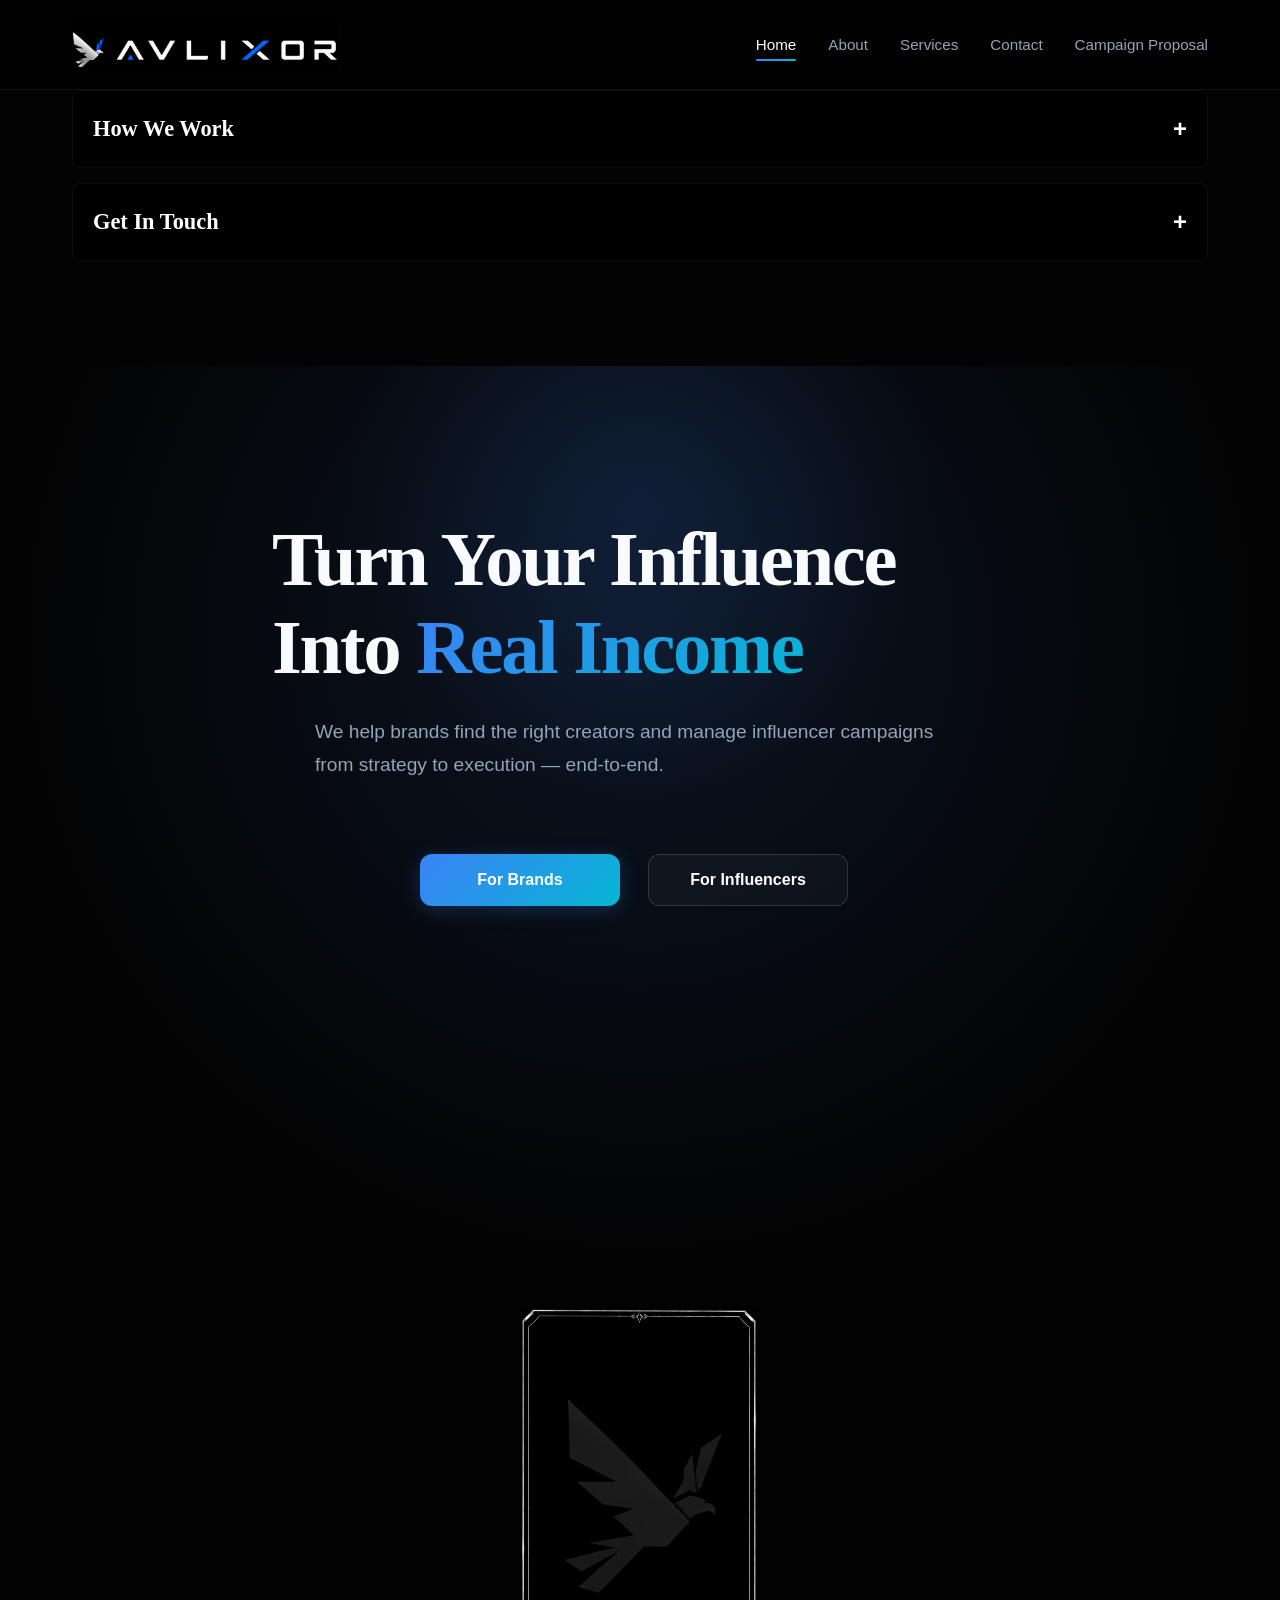
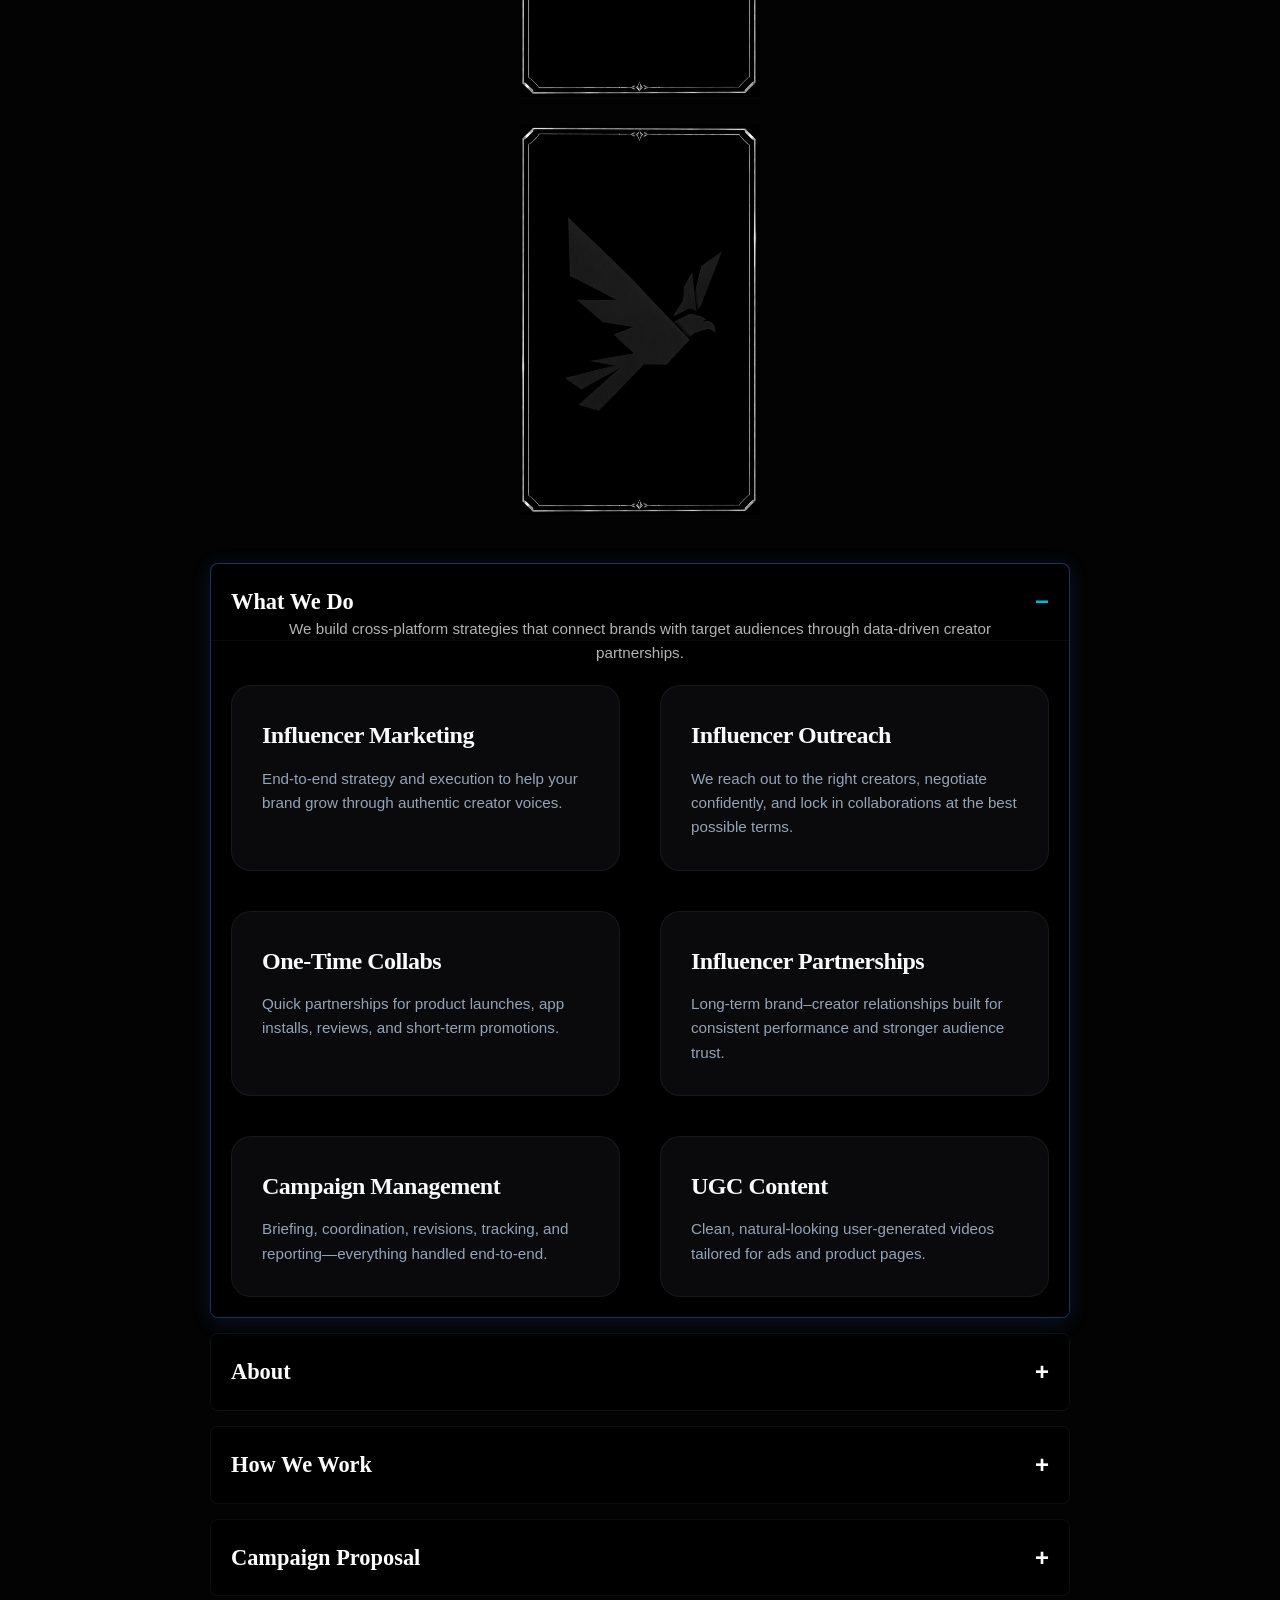
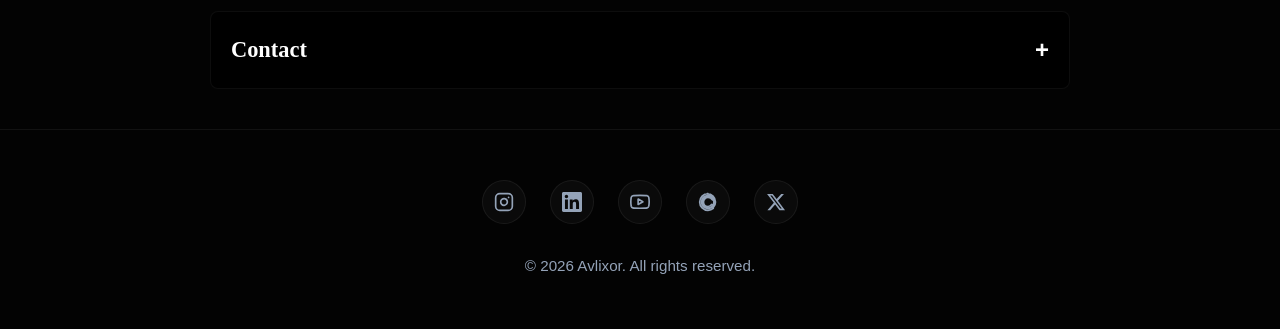
==== index.html @ 7bd4c402 "Update index.html" ====
<!DOCTYPE html>
<html lang="en">

<head>
  <meta charset="UTF-8">
  <meta name="viewport" content="width=device-width, initial-scale=1.0">
  <title>Avlixor | Influencer Marketing & Brand Collaboration Agency</title>
  <meta name="description" content="Avlixor is a leading influencer marketing agency connecting brands with top social media influencers for powerful collaborations, promotions, and digital growth.">
  <meta name="keywords" content="Avlixor, influencer marketing agency, brand collaboration, influencer agency, social media marketing, Instagram influencers, YouTube brand deals, digital marketing agency">
  <meta name="author" content="Avlixor">
  <meta name="robots" content="index, follow">
  <meta property="og:title" content="Avlixor | Influencer Marketing Agency">
  <meta property="og:description" content="Connect brands with influencers for powerful collaborations and digital growth.">
  <meta property="og:type" content="website">
  <meta property="og:url" content="https://www.avlixor.com">
  <meta property="og:image" content="https://www.avlixor.com/preview.jpg">
  
  <!-- Fonts and Stylesheets -->
  <link rel="preconnect" href="https://fonts.googleapis.com">
  <link rel="preconnect" href="https://fonts.gstatic.com" crossorigin>
<!-- Services & Accordions Section -->
<section class="section">
  <div class="container">
    
    <!-- How We Work Accordion -->
    <details class="accordion-item" open>
      <summary class="accordion-header">How We Work</summary>
      <div class="accordion-content">
        <div class="stack-wrapper">
          <div class="stack-cards-container">
            <!-- Phase 1 -->
            <div class="eagle-card active">
              <div class="card-inner-layout">
                <span class="card-stage-badge">Phase 01</span>
                <div class="work-step">
                  <h4>Discovery & Strategy</h4>
                  <p>We dive deep into your brand identity, market positioning, and target audience to map out a tailored execution plan.</p>
                </div>
              </div>
            </div>
            <!-- Phase 2 -->
            <div class="eagle-card stack-back">
              <div class="card-inner-layout">
                <span class="card-stage-badge">Phase 02</span>
                <div class="work-step">
                  <h4>Creative Execution</h4>
                  <p>Our team brings the strategy to life, crafting premium visual assets and high-impact digital experiences.</p>
                </div>
              </div>
            </div>
            <!-- Phase 3 -->
            <div class="eagle-card stack-deep">
              <div class="card-inner-layout">
                <span class="card-stage-badge">Phase 03</span>
                <div class="work-step">
                  <h4>Launch & Optimize</h4>
                  <p>We deploy the campaign, track performance metrics in real-time, and continuously iterate for maximum ROI.</p>
                </div>
              </div>
            </div>
          </div>
        </div>
      </div>
    </details>

    <!-- Contact Accordion -->
    <details class="accordion-item">
      <summary class="accordion-header">Get In Touch</summary>
      <div class="accordion-content">
        <div class="contact-section-inner">
          <form class="contact-form" action="#" method="POST">
            <div class="form-group">
              <label for="name">Name</label>
              <input type="text" id="name" name="name" required placeholder="John Doe">
            </div>
            
            <div class="form-group">
              <label for="email">Email</label>
              <input type="email" id="email" name="email" required placeholder="john@example.com">
            </div>
            
            <div class="form-group form-group-full">
              <label for="subject">Subject</label>
              <input type="text" id="subject" name="subject" required placeholder="Project Inquiry">
            </div>
            
            <div class="form-group form-group-full">
              <label for="message">Message</label>
              <textarea id="message" name="message" rows="5" required placeholder="Tell us about your project..."></textarea>
            </div>

            <!-- Fixed: Added missing form submit button -->
            <button type="submit" class="cta-button primary">Send Message</button>
          </form>
        </div>
      </div>
    </details>

  </div>
</section>
  <link rel="stylesheet" href="styles.css">

  <!-- Custom Styles for Accordions and Card Stack Layouts -->
  <style>
    /* Image Resizing */
    @media (min-width: 768px) {
      .hero-logo-container {
        max-width: 240px; /* Made larger from 150px */
        margin: 0 auto;
      }
      .hero-logo-img {
        width: 100%;
        height: auto;
      }
    }

    /* Accordion Custom Layout styling - Pure Deep Black Background */
    .accordion-container {
      max-width: 900px;
      margin: 40px auto;
      padding: 0 20px;
    }
    .accordion-item {
      background: #000000 !important;
      border: 1px solid rgba(255, 255, 255, 0.05);
      border-radius: 8px;
      margin-bottom: 15px;
      overflow: hidden;
      transition: border-color 0.3s ease;
    }
    .accordion-item[open] {
      background: #000000 !important;
      border-color: rgba(59, 130, 246, 0.4);
    }
    .accordion-header {
      font-size: 1.4rem;
      font-weight: 600;
      padding: 20px;
      cursor: pointer;
      list-style: none;
      position: relative;
      outline: none;
      user-select: none;
      color: #ffffff;
    }
    .accordion-header::-webkit-details-marker {
      display: none;
    }
    .accordion-header::after {
      content: '+';
      position: absolute;
      right: 20px;
      top: 50%;
      transform: translateY(-50%);
      font-size: 1.5rem;
      transition: transform 0.3s ease;
      color: #ffffff;
    }
    .accordion-item[open] .accordion-header::after {
      content: '−';
    }
    .accordion-content {
      padding: 0 20px 20px 20px;
      border-top: 1px solid rgba(255, 255, 255, 0.04);
      background: #000000;
      animation: slideDown 0.3s ease-out;
    }
    @keyframes slideDown {
      from { opacity: 0; transform: translateY(-5px); }
      to { opacity: 1; transform: translateY(0); }
    }

    /* Section descriptions inside accordions */
    .section-desc {
      color: rgba(255, 255, 255, 0.7);
      font-size: 0.95rem;
      margin-bottom: 20px;
      line-height: 1.6;
    }

    /* Animated Stack Cards Framework */
    .stack-wrapper {
      width: 100%;
      max-width: 480px;
      margin: 40px auto;
      perspective: 1000px;
    }
    .stack-cards-container {
      position: relative;
      width: 100%;
      height: 420px; 
    }
    .stack-wrapper .eagle-card {
      position: absolute;
      top: 0;
      left: 0;
      width: 100% !important;
      max-width: 100% !important;
      height: 100% !important;
      background: #0a0a0c;
      border: 1px solid rgba(255, 255, 255, 0.08);
      border-radius: 20px;
      padding: 30px;
      cursor: pointer;
      user-select: none;
      display: flex;
      flex-direction: column;
      justify-content: center;
      transition: transform 0.6s cubic-bezier(0.25, 1, 0.5, 1), 
                  opacity 0.6s cubic-bezier(0.25, 1, 0.5, 1), 
                  box-shadow 0.4s ease, 
                  border-color 0.4s ease;
      box-shadow: 0 20px 40px rgba(0, 0, 0, 0.6);
      opacity: 0;
      transform: translateY(20px) scale(0.9) rotateX(-5deg);
      pointer-events: none;
      z-index: 1;
    }

    /* Internal Card Layout Text Typography */
    .card-inner-layout {
      display: flex;
      flex-direction: column;
      gap: 24px;
      text-align: left;
    }
    .card-stage-badge {
      font-size: 0.75rem;
      text-transform: uppercase;
      letter-spacing: 0.15em;
      color: #3b82f6;
      font-weight: 700;
    }
    .work-step h4 {
      font-size: 1.25rem;
      margin-bottom: 6px;
      color: #ffffff;
    }
    .work-step p {
      font-size: 0.9rem;
      color: rgba(255, 255, 255, 0.7);
      line-height: 1.5;
    }

    /* Active Visual Stack States */
    .stack-wrapper .eagle-card.active {
      opacity: 1;
      transform: translateY(0) scale(1) rotateX(0deg);
      pointer-events: auto;
      z-index: 10;
      border-color: rgba(59, 130, 246, 0.4);
      box-shadow: 0 15px 35px rgba(59, 130, 246, 0.15);
    }
    .stack-wrapper .eagle-card.stack-back {
      opacity: 0.6;
      transform: translateY(16px) scale(0.94) translateZ(-20px);
      pointer-events: auto;
      z-index: 5;
    }
    .stack-wrapper .eagle-card.stack-deep {
      opacity: 0.25;
      transform: translateY(32px) scale(0.88) translateZ(-40px);
      pointer-events: auto;
      z-index: 2;
    }

    /* Desktop Upscaling Media Target Overrides */
    @media (min-width: 768px) {
      .stack-wrapper {
        max-width: 540px;
      }
      .stack-cards-container {
        height: 440px;
      }
      .work-step h4 {
        font-size: 1.35rem;
      }
      .work-step p {
        font-size: 0.95rem;
      }
    }
  </style>
</head>

<body>

  <header class="header">
    <div class="container header-content">
      <a href="index.html" class="logo">
        <img src="logo.png?v=12" alt="Avlixor Logo">
      </a>
      <nav class="nav-menu">
        <ul>
          <li><a href="index.html" class="active">Home</a></li>
          <li><a href="about.html">About</a></li>
          <li><a href="services.html">Services</a></li>
          <li><a href="#contact">Contact</a></li>
          <li><a href="https://canva.link/fblsjvi1ak8fp56" target="_blank" rel="noopener noreferrer">Campaign Proposal</a></li>
        </ul>
      </nav>
      <button class="hamburger" aria-label="Toggle Menu">
        <span class="bar"></span>
        <span class="bar"></span>
        <span class="bar"></span>
      </button>
    </div>
    <div class="mobile-nav-active" id="mobile-nav">
      <ul>
        <li><a href="index.html" class="active">Home</a></li>
        <li><a href="about.html">About</a></li>
        <li><a href="services.html">Services</a></li>
        <li><a href="#contact">Contact</a></li>
        <li><a href="https://canva.link/fblsjvi1ak8fp56" target="_blank" rel="noopener noreferrer">Campaign Proposal</a></li>
      </ul>
    </div>
  </header>

  <main>
    <section class="hero">
      <div class="container hero-content">
        <h1 class="headline fade-in">Turn Your Influence Into <span class="gradient-text">Real Income</span></h1>
        <p class="sub-text fade-in delay-1">We help brands find the right creators and manage influencer campaigns from strategy to execution — end-to-end.</p>
        <div class="hero-buttons fade-in delay-2">
          <a href="https://docs.google.com/forms/d/e/1FAIpQLSe96ChbQLAkqBYERzLpjXAVDibm0iYDgUpRxxOFYsmZHdPKIg/viewform?usp=header" target="_blank" class="cta-button primary">For Brands</a>
          <a href="https://forms.gle/kNXriUhm35iSKmCE8" target="_blank" class="cta-button secondary">For Influencers</a>
        </div>
      </div>
    </section>

    <!-- Images Area between Hero and Main Content Layout -->
    <div style="margin-top: 40px; margin-bottom: 40px;">
        <div class="hero-logo-image" style="margin-bottom: 20px; text-align: center;">
          <div class="hero-logo-container">
            <img src="IMG_20260719_004544.png" alt="Avlixor Eagle Logo" class="hero-logo-img">
          </div>
        </div>

        <div class="hero-logo-image" style="text-align: center;">
          <div class="hero-logo-container">
            <img src="IMG_20260719_004544.png" alt="Avlixor Eagle Logo" class="hero-logo-img">
          </div>
        </div>
    </div>

    <!-- Interactive Accordions Container -->
    <div class="accordion-container">

      <!-- 1. WHAT WE DO ACCORDION -->
      <details id="what-we-do" class="accordion-item" open>
        <summary class="accordion-header">What We Do</summary>
        <div class="accordion-content">
          <p class="section-desc">We build cross-platform strategies that connect brands with target audiences through data-driven creator partnerships.</p>
          <div class="services-grid">
            <div class="service-card">
              <h3>Influencer Marketing</h3>
              <p>End-to-end strategy and execution to help your brand grow through authentic creator voices.</p>
            </div>
            <div class="service-card">
              <h3>Influencer Outreach</h3>
              <p>We reach out to the right creators, negotiate confidently, and lock in collaborations at the best possible terms.</p>
            </div>
            <div class="service-card">
              <h3>One-Time Collabs</h3>
              <p>Quick partnerships for product launches, app installs, reviews, and short-term promotions.</p>
            </div>
            <div class="service-card">
              <h3>Influencer Partnerships</h3>
              <p>Long-term brand–creator relationships built for consistent performance and stronger audience trust.</p>
            </div>
            <div class="service-card">
              <h3>Campaign Management</h3>
              <p>Briefing, coordination, revisions, tracking, and reporting—everything handled end-to-end.</p>
            </div>
            <div class="service-card">
              <h3>UGC Content</h3>
              <p>Clean, natural-looking user-generated videos tailored for ads and product pages.</p>
            </div>
          </div>
        </div>
      </details>

      <!-- 2. ABOUT ACCORDION -->
      <details id="about" class="accordion-item">
        <summary class="accordion-header">About</summary>
        <div class="accordion-content">
          <p class="section-desc">Avlixor is a premier influencer marketing agency dedicated to bridging the gap between innovative brands and digital creators. We streamline campaigns, build scalable growth structures, and turn plain online attention into true revenue loops.</p>
        </div>
      </details>

      <!-- 3. HOW WE WORK (ANIMATED STACK CARDS SYSTEM) -->
      <details id="how-we-work-accordion" class="accordion-item">
        <summary class="accordion-header">How We Work</summary>
        <div class="accordion-content">
          <p class="section-desc">Our optimized framework ensures consistency and transparent ROI across every campaign execution phase.</p>
          
          <!-- Interactive 3-Card Stack Component -->
          <div class="stack-wrapper">
            <div class="stack-cards-container">
              
              <!-- Card 1: Setup Phase -->
              <div class="eagle-card active" data-index="0">
                <div class="card-inner-layout">
                  <span class="card-stage-badge">Phase 01 / Setup</span>
                  <div class="work-step">
                    <h4>Define the Goal</h4>
                    <p>Every campaign starts with clarity: awareness, sales, app installs, or brand trust. We align on what success actually looks like before touching a single platform.</p>
                  </div>
                  <div class="work-step">
                    <h4>Understand the Audience</h4>
                    <p>We map who you're trying to reach—broad generations (Gen Z, Millennial) and specific sub-niches (sports, education, beauty, gaming)—so targeting isn't a guess.</p>
                  </div>
                </div>
              </div>

              <!-- Card 2: Strategy Phase -->
              <div class="eagle-card" data-index="1">
                <div class="card-inner-layout">
                  <span class="card-stage-badge">Phase 02 / Strategy</span>
                  <div class="work-step">
                    <h4>Choose the Right Platform</h4>
                    <p>TikTok, Instagram, YouTube, and others each serve different content styles and audience habits. We pick where your audience actually spends time and pays attention.</p>
                  </div>
                  <div class="work-step">
                    <h4>Match the Right Influencer</h4>
                    <p>We select creators based on real fit with your campaign goal and audience—not just follower count.</p>
                  </div>
                </div>
              </div>

              <!-- Card 3: Execution & Analytics Phase -->
              <div class="eagle-card" data-index="2">
                <div class="card-inner-layout">
                  <span class="card-stage-badge">Phase 03 / Activation</span>
                  <div class="work-step">
                    <h4>Align on Vision</h4>
                    <p>We brief every influencer clearly on your campaign's vision, tone, and creative guidelines, so content stays true to your brand while keeping their authentic voice.</p>
                  </div>
                  <div class="work-step">
                    <h4>Track & Optimize</h4>
                    <p>We monitor performance throughout the campaign and report real ROI—not vanity metrics—so you know exactly what your investment delivered.</p>
                  </div>
                </div>
              </div>

            </div>
          </div>
        </div>
      </details>

      <!-- 4. CAMPAIGN PROPOSAL ACCORDION -->
      <details id="proposal" class="accordion-item">
        <summary class="accordion-header">Campaign Proposal</summary>
        <div class="accordion-content" style="text-align: center; padding-top: 20px;">
          <p class="section-desc">Ready to look through how we structure dynamic influencer strategies? View our framework direct presentation deck below:</p>
          <a href="https://canva.link/fblsjvi1ak8fp56" target="_blank" rel="noopener noreferrer" class="cta-button primary" style="display: inline-block;">View Campaign Proposal</a>
        </div>
      </details>

      <!-- 5. CONTACT ACCORDION -->
      <details id="contact-accordion" class="accordion-item">
        <summary class="accordion-header">Contact</summary>
        <div class="accordion-content" style="text-align: center;">
          <p class="section-desc" style="max-width: 800px; margin: 20px auto;">
            If you want quick communication, clear pricing, and creators who fit your brand perfectly, we’re here to make it simple. Share your requirements, and we’ll get back with a clean plan in no time.
          </p>
          <p class="section-desc" style="margin-bottom: 20px;">
            Email us at: <a href="mailto:hello@avlixor.com" class="gradient-text" style="font-weight: 700; text-decoration: underline;">hello@avlixor.com</a>
          </p>
          <a href="mailto:avlixormanager@gmail.com" class="social-icon" aria-label="Email us">
            <svg viewBox="0 0 24 24" fill="none" stroke="currentColor" stroke-width="2" stroke-linecap="round" stroke-linejoin="round" style="width: 32px; height: 32px; color: #ffffff;">
              <rect x="2" y="4" width="20" height="16" rx="2"></rect>
              <path d="m22 7-8.97 5.7a1.94 1.94 0 0 1-2.06 0L2 7"></path>
            </svg>
          </a>
        </div>
      </details>

    </div>
  </main>

  <footer class="footer">
    <div class="container footer-content-wrapper">
      <div class="footer-socials">
        <!-- Social SVG links remain unchanged -->
        <a href="https://www.instagram.com/avlixor?igsh=MTR4azF5YmE2Mm1scw==" target="_blank" rel="noopener noreferrer" aria-label="Instagram" class="social-icon">
          <svg viewBox="0 0 24 24" fill="none" stroke="currentColor" stroke-width="2" stroke-linecap="round" stroke-linejoin="round"><rect x="2" y="2" width="20" height="20" rx="5" ry="5"></rect><path d="M16 11.37A4 4 0 1 1 12.63 8 4 4 0 0 1 16 11.37z"></path><line x1="17.5" y1="6.5" x2="17.51" y2="6.5"></line></svg>
        </a>
        <a href="https://www.linkedin.com/in/avlixor-954362421" target="_blank" rel="noopener noreferrer" class="social-icon" aria-label="LinkedIn">
          <svg viewBox="0 0 24 24" fill="currentColor"><path d="M20.447 20.452h-3.554v-5.569c0-1.328-.027-3.037-1.852-3.037-1.853 0-2.136 1.445-2.136 2.939v5.667H9.351V9h3.414v1.561h.046c.477-.9 1.637-1.85 3.37-1.85 3.601 0 4.267 2.37 4.267 5.455v6.286zM5.337 7.433c-1.144 0-2.063-.926-2.063-2.065 0-1.138.92-2.063 2.063-2.063 1.14 0 2.064.925 2.064 2.063 0 1.139-.925 2.065-2.064 2.065zm1.782 13.019H3.555V9h3.564v11.452zM22.225 0H1.771C.792 0 0 .774 0 1.729v20.542C0 23.227.792 24 1.771 24h20.451C23.2 24 24 23.227 24 22.271V1.729C24 .774 23.2 0 22.222 0h.003z"></path></svg>
        </a>
        <a href="https://www.youtube.com/@avlixor-77" target="_blank" rel="noopener noreferrer" aria-label="YouTube" class="social-icon">
          <svg viewBox="0 0 24 24" fill="none" stroke="currentColor" stroke-width="2" stroke-linecap="round" stroke-linejoin="round"><path d="M22.54 6.42a2.78 2.78 0 0 0-1.94-2C18.88 4 12 4 12 4s-6.88 0-8.6.46a2.78 2.78 0 0 0-1.94 2A29 29 0 0 0 1 11.75a29 29 0 0 0 .46 5.33A2.78 2.78 0 0 0 3.4 19c1.72.46 8.6.46 8.6.46s6.88 0 8.6-.46a2.78 2.78 0 0 0 1.94-2 29 29 0 0 0 .46-5.25 29 29 0 0 0-.46-5.33z"></path><polygon points="9.75 15.02 15.5 11.75 9.75 8.48 9.75 15.02"></polygon></svg>
        </a>
        <a href="https://www.threads.net/@avlixor" target="_blank" rel="noopener noreferrer" aria-label="Threads" class="social-icon">
          <svg viewBox="0 0 24 24" fill="none" stroke="currentColor" stroke-width="2" stroke-linecap="round" stroke-linejoin="round"><path d="M12 2C6.48 2 2 6.48 2 12s4.48 10 10 10c2.42 0 4.64-.86 6.38-2.3L16.5 18C15.22 19.1 13.68 19.8 12 19.8c-4.3 0-7.8-3.5-7.8-7.8s3.5-7.8 7.8-7.8c3.4 0 6.3 2.2 7.3 5.2h-2.1C16.3 8 14.3 6.6 12 6.6c-3 0-5.4 2.4-5.4 5.4s2.4 5.4 5.4 5.4c1.8 0 3.4-1 4.3-2.5l1.6 1.1c-1.3 2-3.6 3.4-6 3.4-3.9 0-7.1-3.2-7.1-7.1S8.1 4.9 12 4.9s7.1 3.2 7.1 7.1c0 1.8-.7 3.5-1.9 4.7l1.4 1.4C20.1 16.5 21 14.3 21 12c0-5.52-4.48-10-10-10z"></path></svg>
        </a>
        <a href="https://x.com/Avlixor" target="_blank" rel="noopener noreferrer" aria-label="X (Twitter)" class="social-icon">
          <svg viewBox="0 0 24 24" fill="currentColor"><path d="M18.244 2.25h3.308l-7.227 8.26 8.502 11.24H16.17l-5.214-6.817L4.99 21.75H1.68l7.73-8.835L1.254 2.25H8.08l4.713 6.231zm-1.161 17.52h1.833L7.084 4.126H5.117z"></path></svg>
        </a>
      </div>
      <p>&copy; 2026 Avlixor. All rights reserved.</p>
    </div>
  </footer>

  <!-- Script Logic Operations Section -->
  <script>
    // 1. Exclusive Accordion toggling logic
    const accordions = document.querySelectorAll('.accordion-item');
    accordions.forEach((item) => {
      item.addEventListener('toggle', (e) => {
        if (item.open) {
          accordions.forEach((otherItem) => {
            if (otherItem !== item) {
              otherItem.removeAttribute('open');
            }
          });
        }
      });
    });

    // 2. Animated Stack Card Engine Shuffling Engine
    const container = document.querySelector('.stack-cards-container');
    if (container) {
      const cards = Array.from(container.querySelectorAll('.eagle-card'));
      let currentActiveIndex = 0;

      function updateCardStack() {
        cards.forEach((card, index) => {
          card.classList.remove('active', 'stack-back', 'stack-deep');
          
          if (index === currentActiveIndex) {
            card.classList.add('active');
          } else if (index === (currentActiveIndex + 1) % cards.length) {
            card.classList.add('stack-back');
          } else if (index === (currentActiveIndex + 2) % cards.length) {
            card.classList.add('stack-deep');
          }
        });
      }

      cards.forEach((card) => {
        card.addEventListener('click', (e) => {
          e.stopPropagation();
          currentActiveIndex = (currentActiveIndex + 1) % cards.length;
          updateCardStack();
        });
      });

      updateCardStack();
    }
  </script>

  <script src="script.js"></script>
</body>

</html>
---- styles.css ----
:root {
  /* HSL Tailored Dark Mode Palette */
  --bg-color: #030303;
  --bg-surface: #0a0a0c;
  --bg-surface-hover: #121216;
  --text-color: #f8fafc;
  --text-secondary: #94a3b8;
  --accent-start: #3b82f6;
  --accent-end: #06b6d4;
  --accent-glow: rgba(59, 130, 246, 0.15);
  --accent-glow-strong: rgba(6, 182, 212, 0.4);
  --border-color: rgba(255, 255, 255, 0.06);
  --border-color-hover: rgba(59, 130, 246, 0.4);

  /* Fonts & Transitions */
  --font-heading: 'Playfair Display', serif;
  --font-body: 'Inter', sans-serif;
  --transition: all 0.35s cubic-bezier(0.4, 0, 0.2, 1);
  --transition-fast: all 0.2s ease;

  /* Spacings */
  --spacing-section: clamp(60px, 10vh, 100px);
  --container-padding: clamp(16px, 4vw, 32px);
  --max-width: 1200px;
}

* {
  margin: 0;
  padding: 0;
  box-sizing: border-box;
}

/* Scrollbar styling */
::-webkit-scrollbar {
  width: 8px;
}
::-webkit-scrollbar-track {
  background: var(--bg-color);
}
::-webkit-scrollbar-thumb {
  background: #1e293b;
  border-radius: 4px;
}
::-webkit-scrollbar-thumb:hover {
  background: var(--accent-start);
}

body {
  background-color: var(--bg-color);
  color: var(--text-color);
  font-family: var(--font-body);
  line-height: 1.6;
  overflow-x: hidden;
  -webkit-font-smoothing: antialiased;
  -moz-osx-font-smoothing: grayscale;
}

body.menu-open {
  overflow: hidden;
}

a {
  text-decoration: none;
  color: inherit;
  transition: var(--transition-fast);
}

ul {
  list-style: none;
}

.container {
  padding: 0 var(--container-padding);
  max-width: var(--max-width);
  margin: 0 auto;
  width: 100%;
}

/* Typography */
h1, h2, h3, h4 {
  font-family: var(--font-heading);
  font-weight: 700;
  letter-spacing: -0.02em;
}

.section-title {
  font-size: clamp(2rem, 4vw, 2.75rem);
  text-align: center;
  margin-bottom: 3rem;
  position: relative;
  padding-bottom: 1.25rem;
  color: var(--text-color);
}

.section-title::after {
  content: '';
  position: absolute;
  bottom: 0;
  left: 50%;
  transform: translateX(-50%);
  width: 80px;
  height: 4px;
  border-radius: 2px;
  background: linear-gradient(90deg, var(--accent-start), var(--accent-end));
}

.gradient-text {
  background: linear-gradient(135deg, var(--accent-start), var(--accent-end));
  -webkit-background-clip: text;
  background-clip: text;
  -webkit-text-fill-color: transparent;
  color: transparent;
  display: inline-block;
}

/* Header */
.header {
  height: 70px;
  position: fixed;
  top: 0;
  left: 0;
  width: 100%;
  background: rgba(3, 3, 3, 0.8);
  backdrop-filter: blur(16px);
  -webkit-backdrop-filter: blur(16px);
  border-bottom: 1px solid var(--border-color);
  z-index: 1000;
  transition: var(--transition);
  display: flex;
  align-items: center;
}

.header-content {
  display: flex;
  justify-content: space-between;
  align-items: center;
  width: 100%;
  height: 100%;
}

.logo {
  display: flex;
  align-items: center;
  gap: 12px;
  height: 100%;
  margin-right: auto;
}

.logo img {
  height: 42px;
  width: auto;
  display: block;
  transition: var(--transition);
  image-rendering: -webkit-optimize-contrast;
}

.brand-name {
  font-family: var(--font-body);
  font-weight: 700;
  font-size: 1.45rem;
  letter-spacing: -0.02em;
  background: linear-gradient(135deg, #ffffff 40%, #a1a1aa 100%);
  -webkit-background-clip: text;
  background-clip: text;
  -webkit-text-fill-color: transparent;
  transition: var(--transition);
  display: block;
}

.logo:hover .brand-name {
  background: linear-gradient(135deg, var(--accent-start), var(--accent-end));
  -webkit-background-clip: text;
  background-clip: text;
  -webkit-text-fill-color: transparent;
}

@media (max-width: 375px) {
  .brand-name {
    font-size: 1.2rem;
  }
  .logo {
    gap: 8px;
  }
}

.nav-menu {
  display: none;
}

/* Hamburger Styles */
.hamburger {
  display: flex;
  flex-direction: column;
  justify-content: space-between;
  width: 48px;
  height: 48px;
  padding: 14px 12px;
  background: transparent;
  border: none;
  cursor: pointer;
  z-index: 1002;
}

.bar {
  display: block;
  width: 24px;
  height: 2px;
  background-color: var(--text-color);
  transition: var(--transition);
  border-radius: 1px;
}

.hamburger.active .bar:nth-child(1) {
  transform: translateY(8px) rotate(45deg);
}

.hamburger.active .bar:nth-child(2) {
  opacity: 0;
}

.hamburger.active .bar:nth-child(3) {
  transform: translateY(-10px) rotate(-45deg);
}

/* Mobile Navigation */
.mobile-nav-active {
  position: fixed;
  top: 70px;
  right: 0;
  width: 100%;
  height: calc(100dvh - 70px);
  background: rgba(3, 3, 3, 0.98);
  backdrop-filter: blur(20px);
  -webkit-backdrop-filter: blur(20px);
  display: flex;
  flex-direction: column;
  align-items: center;
  justify-content: center;
  z-index: 999;
  opacity: 0;
  visibility: hidden;
  transform: translateY(-20px);
  transition: var(--transition);
  padding: 40px var(--container-padding);
}

.mobile-nav-active.active {
  opacity: 1;
  visibility: visible;
  transform: translateY(0);
}

.mobile-nav-active ul {
  display: flex;
  flex-direction: column;
  align-items: center;
  gap: 30px;
  width: 100%;
}

.mobile-nav-active ul li a {
  font-size: 1.5rem;
  font-weight: 500;
  letter-spacing: 0.05em;
  padding: 10px 20px;
  border-radius: 8px;
  width: 100%;
  text-align: center;
  display: block;
}

.mobile-nav-active ul li a.active,
.mobile-nav-active ul li a:hover {
  background: linear-gradient(135deg, rgba(59, 130, 246, 0.1), rgba(6, 182, 212, 0.1));
  color: var(--accent-end);
  border: 1px solid rgba(59, 130, 246, 0.2);
}

/* Hero Section */
.hero {
  min-height: 100dvh;
  display: flex;
  align-items: center;
  justify-content: center;
  text-align: center;
  position: relative;
  padding-top: 90px;
  padding-bottom: 200px;
  background: radial-gradient(circle at 50% 30%, #0c1524 0%, #030303 70%);
  overflow: hidden;
}

.hero::before {
  content: '';
  position: absolute;
  top: 15%;
  left: 50%;
  transform: translate(-50%, -50%);
  width: clamp(300px, 60vw, 600px);
  height: clamp(300px, 60vw, 600px);
  background: radial-gradient(circle, rgba(59, 130, 246, 0.12) 0%, transparent 70%);
  z-index: 0;
  pointer-events: none;
}

.hero-content {
  position: relative;
  z-index: 1;
  max-width: 900px;
  display: flex;
  flex-direction: column;
  align-items: center;
}

.headline {
  font-size: clamp(2.25rem, 6vw, 4rem);
  line-height: 1.15;
  margin-bottom: 1.5rem;
  font-weight: 800;
  letter-spacing: -0.03em;
}

.sub-text {
  font-size: clamp(1rem, 2.5vw, 1.25rem);
  color: var(--text-secondary);
  max-width: 650px;
  margin: 0 auto 2.5rem;
  line-height: 1.7;
}

.hero-buttons {
  display: flex;
  flex-direction: column;
  gap: 16px;
  margin-top: 2rem;
  width: 100%;
  max-width: 320px;
  justify-content: center;
}

/* Buttons */
.cta-button {
  display: inline-flex;
  align-items: center;
  justify-content: center;
  height: 52px;
  padding: 0 32px;
  font-weight: 600;
  border-radius: 12px;
  font-size: 1rem;
  transition: var(--transition);
  cursor: pointer;
  text-align: center;
  width: 100%;
}

.cta-button.primary {
  background: linear-gradient(135deg, var(--accent-start), var(--accent-end));
  color: white;
  border: none;
  box-shadow: 0 4px 20px rgba(59, 130, 246, 0.25);
}

.cta-button.secondary {
  background: rgba(255, 255, 255, 0.03);
  color: white;
  border: 1px solid rgba(255, 255, 255, 0.15);
  backdrop-filter: blur(10px);
}

.cta-button.primary:hover {
  transform: translateY(-2px);
  box-shadow: 0 8px 25px rgba(59, 130, 246, 0.4);
}

.cta-button.secondary:hover {
  transform: translateY(-2px);
  background: rgba(255, 255, 255, 0.08);
  border-color: white;
}

.cta-button:active {
  transform: translateY(1px);
}

/* Sections Global */
.section {
  padding: var(--spacing-section) 0;
  position: relative;
}

.section-desc {
  text-align: center;
  max-width: 750px;
  margin: -1.5rem auto 3.5rem;
  font-size: clamp(1rem, 2vw, 1.15rem);
  color: var(--text-secondary);
  line-height: 1.7;
}

/* Services Grid Styles */
.services-grid {
  display: grid;
  grid-template-columns: 1fr;
  gap: 24px;
}

.service-card {
  background: var(--bg-surface);
  padding: clamp(24px, 5vw, 36px);
  border-radius: 20px;
  border: 1px solid var(--border-color);
  transition: var(--transition);
  text-align: left;
  display: flex;
  flex-direction: column;
  position: relative;
  overflow: hidden;
  box-shadow: 0 4px 30px rgba(0, 0, 0, 0.2);
}

.service-card::before {
  content: '';
  position: absolute;
  top: 0;
  left: 0;
  width: 100%;
  height: 100%;
  background: linear-gradient(135deg, var(--accent-start), var(--accent-end));
  opacity: 0;
  transition: var(--transition);
  z-index: 0;
  pointer-events: none;
}

.service-card:hover {
  transform: translateY(-6px);
  border-color: var(--border-color-hover);
  box-shadow: 0 12px 30px var(--accent-glow);
}

.service-card * {
  position: relative;
  z-index: 1;
}

.service-card h3 {
  margin-bottom: 12px;
  font-size: clamp(1.25rem, 3vw, 1.5rem);
  color: var(--text-color);
}

.service-card p {
  color: var(--text-secondary);
  font-size: 0.95rem;
  line-height: 1.6;
}

/* Services Detail List */
.services-list-container {
  display: grid;
  grid-template-columns: 1fr;
  gap: 32px;
}

.service-detail-card {
  background: var(--bg-surface);
  padding: clamp(24px, 5vw, 40px);
  border-radius: 24px;
  border: 1px solid var(--border-color);
  transition: var(--transition);
  box-shadow: 0 8px 32px rgba(0, 0, 0, 0.3);
}

.service-detail-card:hover {
  border-color: var(--border-color-hover);
  box-shadow: 0 12px 40px var(--accent-glow);
}

.service-detail-card h3 {
  font-size: clamp(1.5rem, 4vw, 2rem);
  margin-bottom: 1rem;
  background: linear-gradient(135deg, #ffffff 30%, #a1a1aa);
  -webkit-background-clip: text;
  background-clip: text;
  -webkit-text-fill-color: transparent;
}

.service-detail-card p {
  color: var(--text-secondary);
  margin-bottom: 1.25rem;
  line-height: 1.7;
  font-size: 1rem;
}

.service-detail-card p strong {
  color: var(--text-color);
}

.service-list {
  list-style-type: none;
  padding-left: 0;
  margin-top: 15px;
  display: grid;
  grid-template-columns: 1fr;
  gap: 12px;
}

.service-list li {
  position: relative;
  padding-left: 28px;
  color: var(--text-secondary);
  font-size: 0.95rem;
}

.service-list li::before {
  content: '✓';
  color: var(--accent-end);
  position: absolute;
  left: 0;
  top: 0;
  font-weight: 800;
  font-size: 1.1rem;
}

/* About Section Card List */
.about-card-list {
  display: grid;
  grid-template-columns: 1fr;
  gap: 20px;
  max-width: 900px;
  margin: 40px auto;
}

.about-card-item {
  background: var(--bg-surface);
  border: 1px solid var(--border-color);
  border-radius: 16px;
  padding: 20px 24px;
  display: flex;
  align-items: center;
  gap: 16px;
  transition: var(--transition);
}

.about-card-item:hover {
  transform: translateX(5px);
  border-color: var(--accent-start);
  box-shadow: 0 6px 20px var(--accent-glow);
}

.about-card-bullet {
  width: 12px;
  height: 12px;
  background: linear-gradient(135deg, var(--accent-start), var(--accent-end));
  border-radius: 50%;
  flex-shrink: 0;
  box-shadow: 0 0 10px var(--accent-glow-strong);
}

.about-card-text {
  font-size: 1.15rem;
  font-weight: 500;
  color: var(--text-color);
}

/* Contact Form Styling */
.contact-section-inner {
  max-width: 680px;
  margin: 0 auto;
}

.contact-form {
  background: var(--bg-surface);
  border: 1px solid var(--border-color);
  padding: clamp(24px, 6vw, 48px);
  border-radius: 24px;
  box-shadow: 0 12px 40px rgba(0, 0, 0, 0.4);
  display: flex;
  flex-direction: column;
  gap: 24px;
}

.form-group {
  display: flex;
  flex-direction: column;
  gap: 8px;
}

.form-group label {
  font-size: 0.9rem;
  font-weight: 500;
  color: var(--text-color);
  letter-spacing: 0.05em;
  text-transform: uppercase;
}

.form-group input,
.form-group textarea {
  width: 100%;
  padding: 16px;
  background: rgba(255, 255, 255, 0.02);
  border: 1px solid rgba(255, 255, 255, 0.08);
  border-radius: 12px;
  color: white;
  font-family: var(--font-body);
  font-size: 1rem;
  outline: none;
  transition: var(--transition);
  -webkit-appearance: none;
}

.form-group input:focus,
.form-group textarea:focus {
  border-color: var(--accent-start);
  background: rgba(255, 255, 255, 0.05);
  box-shadow: 0 0 15px var(--accent-glow);
}

/* Accordion Architecture */
.accordion-container {
  max-width: 900px;
  margin: 40px auto;
  padding: 0 var(--container-padding);
}

.accordion-item {
  background: #000000 !important;
  border: 1px solid rgba(255, 255, 255, 0.05);
  margin-bottom: 20px;
  overflow: hidden;
  transition: var(--transition);
}

/* Fixed: Added stacking isolation context to expanded items to prevent 3D elements overlapping adjacent rows */
.accordion-item[open] {
  position: relative;
  z-index: 5;
  border-color: var(--accent-start);
  background: #000000 !important;
  box-shadow: 0 4px 20px var(--accent-glow);
}

.accordion-header {
  font-family: var(--font-heading);
  font-size: 1.35rem;
  font-weight: 600;
  padding: 22px 28px;
  cursor: pointer;
  list-style: none;
  position: relative;
  outline: none;
  user-select: none;
  color: var(--text-color);
  transition: var(--transition-fast);
}

.accordion-header::-webkit-details-marker {
  display: none;
}

.accordion-header::after {
  content: '+';
  position: absolute;
  right: 28px;
  top: 50%;
  transform: translateY(-50%);
  font-family: var(--font-body);
  font-size: 1.6rem;
  color: var(--text-secondary);
  transition: var(--transition);
}

.accordion-item[open] .accordion-header::after {
  content: '−';
  transform: translateY(-50%) rotate(180deg);
  color: var(--accent-end);
}

.accordion-header:hover {
  background: rgba(255, 255, 255, 0.02);
  color: white;
}

.accordion-content {
  padding: 10px 28px 28px 28px;
  border-top: 1px solid rgba(255, 255, 255, 0.04);
  background: #000000;
  animation: slideDown 0.35s cubic-bezier(0.16, 1, 0.3, 1);
}

@keyframes slideDown {
  from { opacity: 0; transform: translateY(-8px); }
  to { opacity: 1; transform: translateY(0); }
}

/* 3D Animated Card Deck Stack Framework */
.stack-wrapper {
  width: 100%;
  max-width: 480px;
  margin: 40px auto;
  perspective: 1000px;
}

.stack-cards-container {
  position: relative;
  width: 100%;
  height: 420px;
}

.stack-wrapper .eagle-card {
  position: absolute;
  top: 0;
  left: 0;
  width: 100% !important;
  max-width: 100% !important;
  height: 100% !important;
  background: #0a0a0c;
  border: 1px solid rgba(255, 255, 255, 0.08);
  border-radius: 20px;
  padding: 30px;
  cursor: pointer;
  user-select: none;
  display: flex;
  flex-direction: column;
  justify-content: center;
  transition: transform 0.6s cubic-bezier(0.25, 1, 0.5, 1), 
              opacity 0.6s cubic-bezier(0.25, 1, 0.5, 1), 
              box-shadow 0.4s ease, 
              border-color 0.4s ease;
  box-shadow: 0 20px 40px rgba(0, 0, 0, 0.6);
  opacity: 0;
  transform: translateY(20px) scale(0.9) rotateX(-5deg);
  pointer-events: none;
  z-index: 1;
}

.card-inner-layout {
  display: flex;
  flex-direction: column;
  gap: 24px;
}

.card-stage-badge {
  font-size: 0.75rem;
  text-transform: uppercase;
  letter-spacing: 0.15em;
  color: var(--accent-end);
  font-weight: 700;
}

.work-step h4 {
  font-size: 1.25rem;
  margin-bottom: 6px;
  color: #ffffff;
  font-family: var(--font-body);
}

.work-step p {
  font-size: 0.9rem;
  color: var(--text-secondary);
  line-height: 1.5;
}

/* Visual Layers Positions */
.stack-wrapper .eagle-card.active {
  opacity: 1;
  transform: translateY(0) scale(1) rotateX(0deg);
  pointer-events: auto;
  z-index: 10;
  border-color: rgba(59, 130, 246, 0.4);
  box-shadow: 0 15px 35px rgba(59, 130, 246, 0.15);
}

.stack-wrapper .eagle-card.stack-back {
  opacity: 0.6;
  transform: translateY(16px) scale(0.94) translateZ(-20px);
  pointer-events: auto;
  z-index: 5;
}

.stack-wrapper .eagle-card.stack-deep {
  opacity: 0.25;
  transform: translateY(32px) scale(0.88) translateZ(-40px);
  pointer-events: auto;
  z-index: 2;
}

/* Footer Section */
.footer {
  padding: 50px 0;
  text-align: center;
  border-top: 1px solid var(--border-color);
  background: #030303;
  color: var(--text-secondary);
  font-size: 0.95rem;
}

.footer-content-wrapper {
  display: flex;
  flex-direction: column;
  align-items: center;
  gap: 20px;
}

.footer-socials {
  display: flex;
  justify-content: center;
  align-items: center;
  gap: 24px;
  margin-bottom: 10px;
}

.social-icon {
  display: flex;
  align-items: center;
  justify-content: center;
  width: 44px;
  height: 44px;
  border-radius: 50%;
  background: rgba(255, 255, 255, 0.03);
  border: 1px solid var(--border-color);
  color: var(--text-secondary);
  transition: var(--transition);
}

.social-icon svg {
  width: 20px;
  height: 20px;
  transition: var(--transition-fast);
}

.social-icon:hover {
  color: white;
  background: rgba(59, 130, 246, 0.1);
  border-color: var(--accent-start);
  transform: translateY(-3px);
  box-shadow: 0 4px 12px var(--accent-glow);
}

/* Global Motion Accents */
.fade-in {
  opacity: 0;
  transform: translateY(24px);
  animation: fadeInUp 0.8s cubic-bezier(0.16, 1, 0.3, 1) forwards;
}

.delay-1 {
  animation-delay: 0.15s;
}

.delay-2 {
  animation-delay: 0.3s;
}

@keyframes fadeInUp {
  to {
    opacity: 1;
    transform: translateY(0);
  }
}

/* ==========================================
   TABLET & DESKTOP MEDIA QUERIES (>768px)
   ========================================== */
@media (min-width: 768px) {
  .hamburger {
    display: none;
  }

  .nav-menu {
    display: block;
  }

  .nav-menu ul {
    display: flex;
    align-items: center;
    gap: 32px;
  }

  .nav-menu ul li a {
    font-size: 0.95rem;
    font-weight: 500;
    color: var(--text-secondary);
    position: relative;
    padding: 8px 0;
  }

  .nav-menu ul li a::after {
    content: '';
    position: absolute;
    bottom: 0;
    left: 0;
    width: 0;
    height: 2px;
    background: linear-gradient(90deg, var(--accent-start), var(--accent-end));
    transition: var(--transition-fast);
    border-radius: 2px;
  }

  .nav-menu ul li a.active,
  .nav-menu ul li a:hover {
    color: var(--text-color);
  }

  .nav-menu ul li a.active::after,
  .nav-menu ul li a:hover::after {
    width: 100%;
  }

  .hero-buttons {
    flex-direction: row;
    max-width: 500px;
  }

  .cta-button {
    width: auto;
    min-width: 200px;
  }

  .services-grid {
    grid-template-columns: repeat(2, 1fr);
    gap: 28px;
  }

  .services-list-container {
    grid-template-columns: repeat(2, 1fr);
  }

  .service-list {
    grid-template-columns: repeat(2, 1fr);
    gap: 16px;
  }

  .about-card-list {
    grid-template-columns: repeat(2, 1fr);
  }
  
  .stack-wrapper {
    max-width: 540px; 
  }
  
  .stack-cards-container {
    height: 440px;
  }

  .work-step h4 {
    font-size: 1.35rem;
  }

  .work-step p {
    font-size: 0.95rem;
  }
}

/* ==========================================
   DESKTOP MEDIA QUERIES (>1024px)
   ========================================== */
@media (min-width: 1024px) {
  .header {
    height: 90px;
  }

  .logo img {
    height: 55px;
  }

  .services-grid {
    gap: 40px;
  }

  .header-content {
    max-width: var(--max-width);
    margin: 0 auto;
    padding: 0 var(--container-padding);
  }

  .hero {
    align-items: flex-start;
    padding-top: 150px;
  }
  
  .hero .hero-content {
    max-width: 800px;
    text-align: left;
  }
  
  .hero .headline {
    font-size: clamp(2.5rem, 6vw, 5rem);
    text-align: left;
  }
  
  .hero .sub-text {
    font-size: 1.2rem;
    text-align: left;
  }
  
  .hero .cta-button {
    margin-right: 12px;
  }

  .service-card {
    text-align: left;
    padding: 30px;
  }

  .contact-section-inner {
    max-width: 680px;
    margin: 0 auto;
  }

  /* Fixed: Form layout transforms into a beautiful grid with proper column alignments */
  .contact-form {
    display: grid;
    grid-template-columns: 1fr 1fr;
  gap: 24px;
  }
  
  /* Fixed: Forces Subject, Message textareas, and the Submit CTA button to span across full widths smoothly */
  .contact-form .form-group-full,
  .contact-form button.cta-button {
    grid-column: span 2;
  }
  
  .contact-form button.cta-button {
    justify-self: start;
    width: auto;
    min-width: 220px;
  }
}

/* Safe Area Inset Support */
@supports (padding: env(safe-area-inset-top)) {
  body {
    padding-left: env(safe-area-inset-left);
    padding-right: env(safe-area-inset-right);
  }
  .header {
    padding-left: max(20px, env(safe-area-inset-left));
    padding-right: max(20px, env(safe-area-inset-right));
  }
}
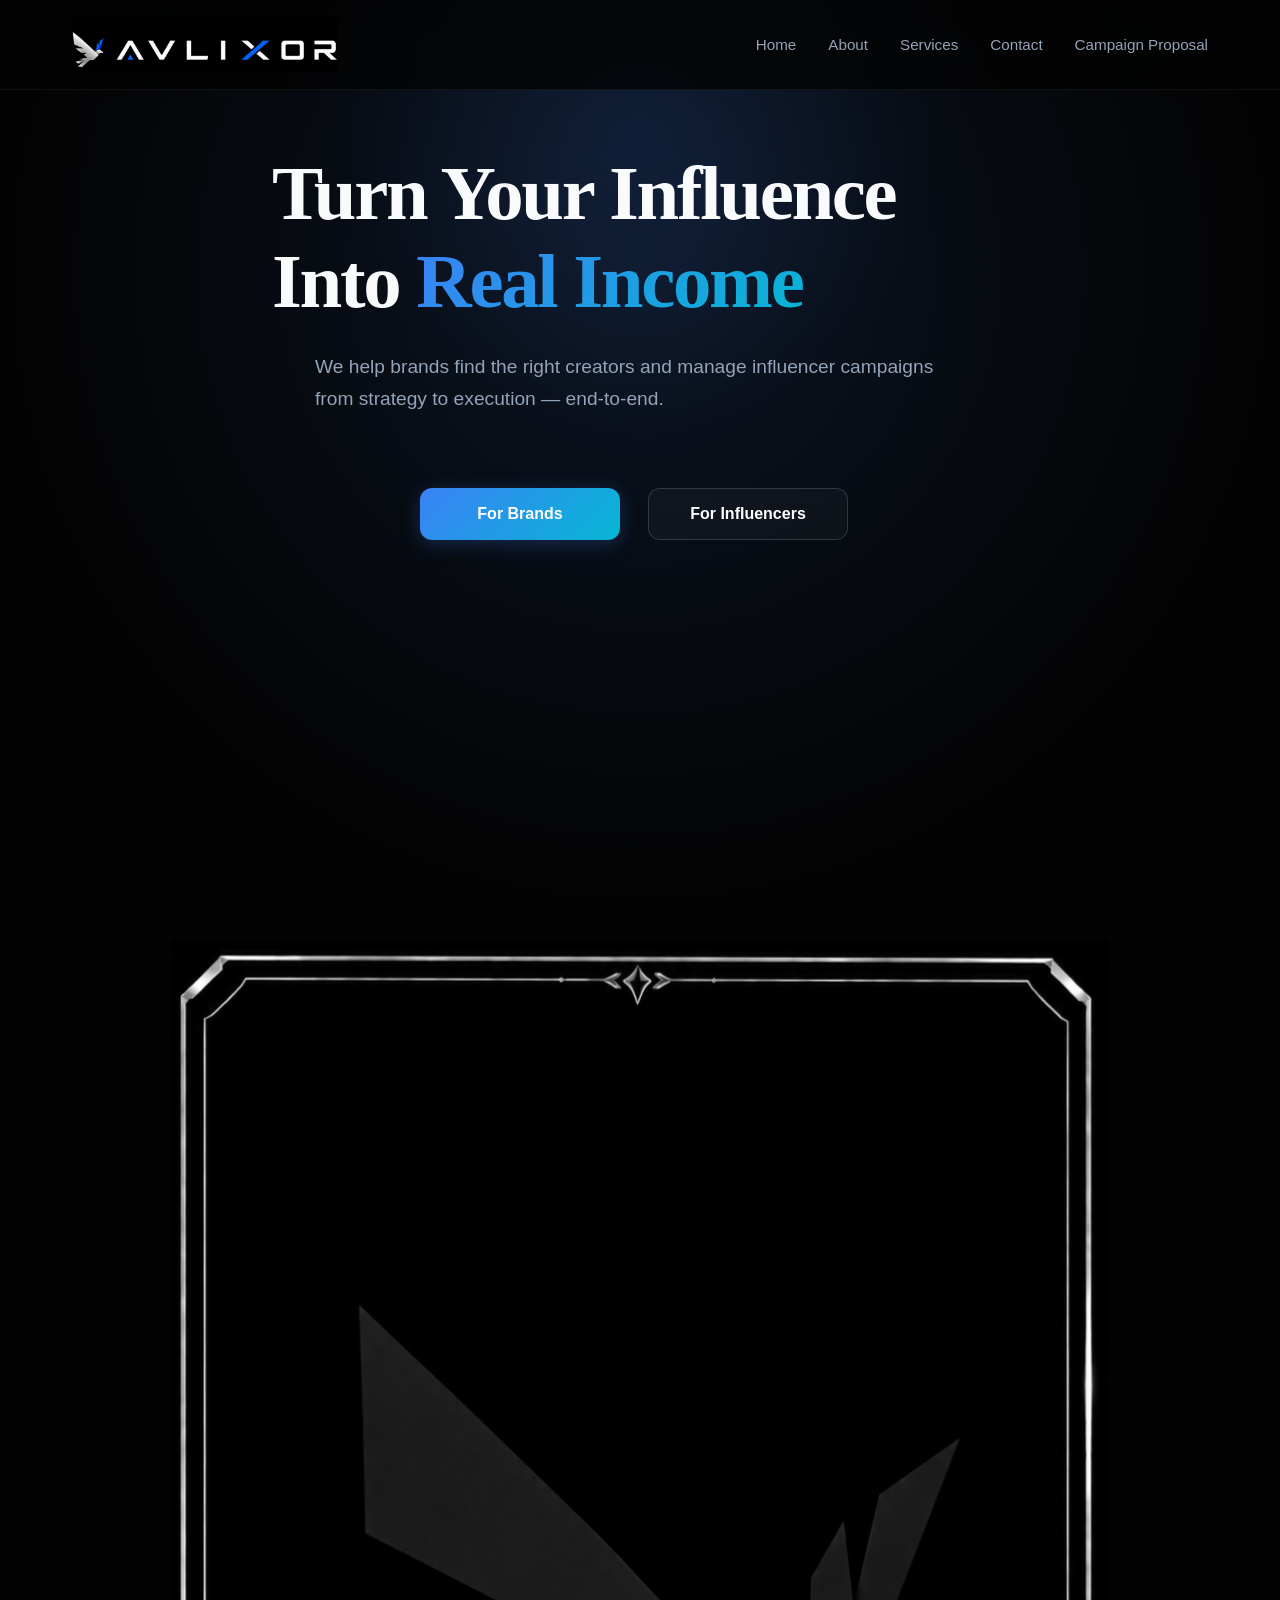
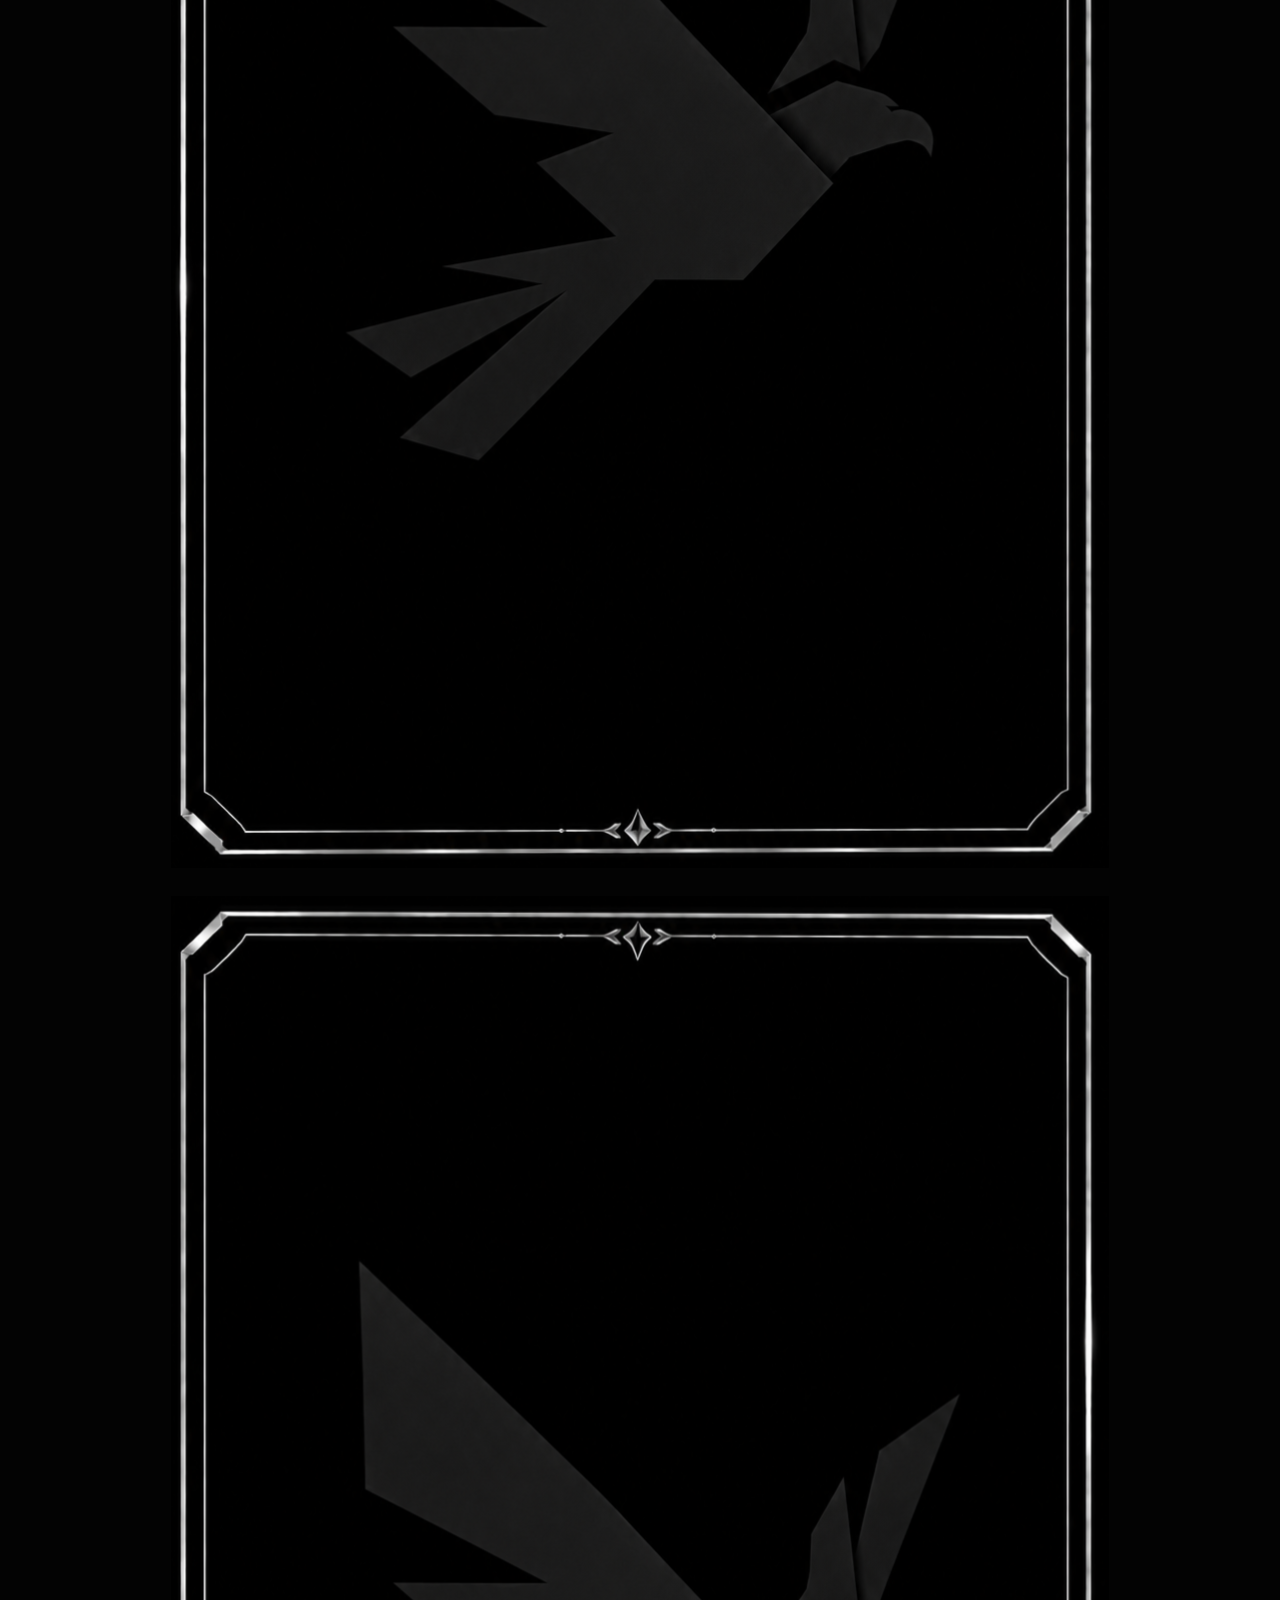
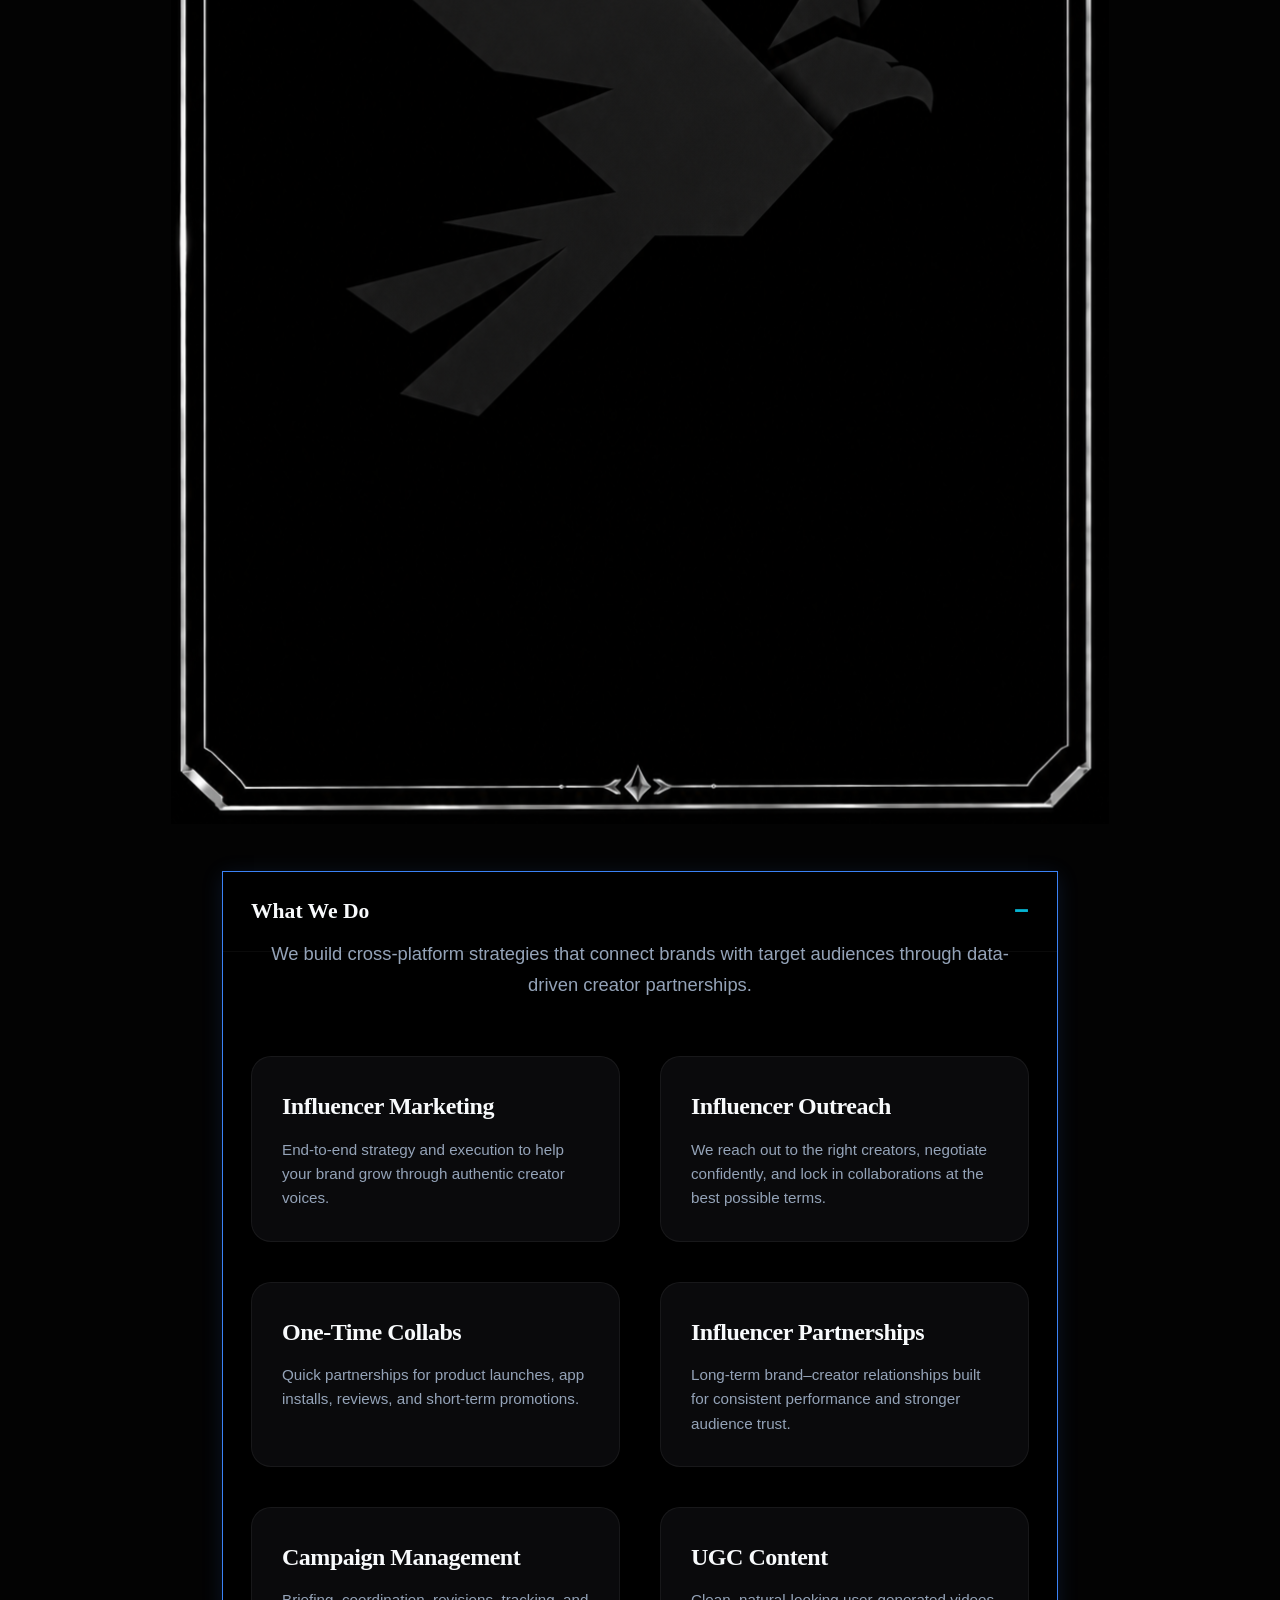
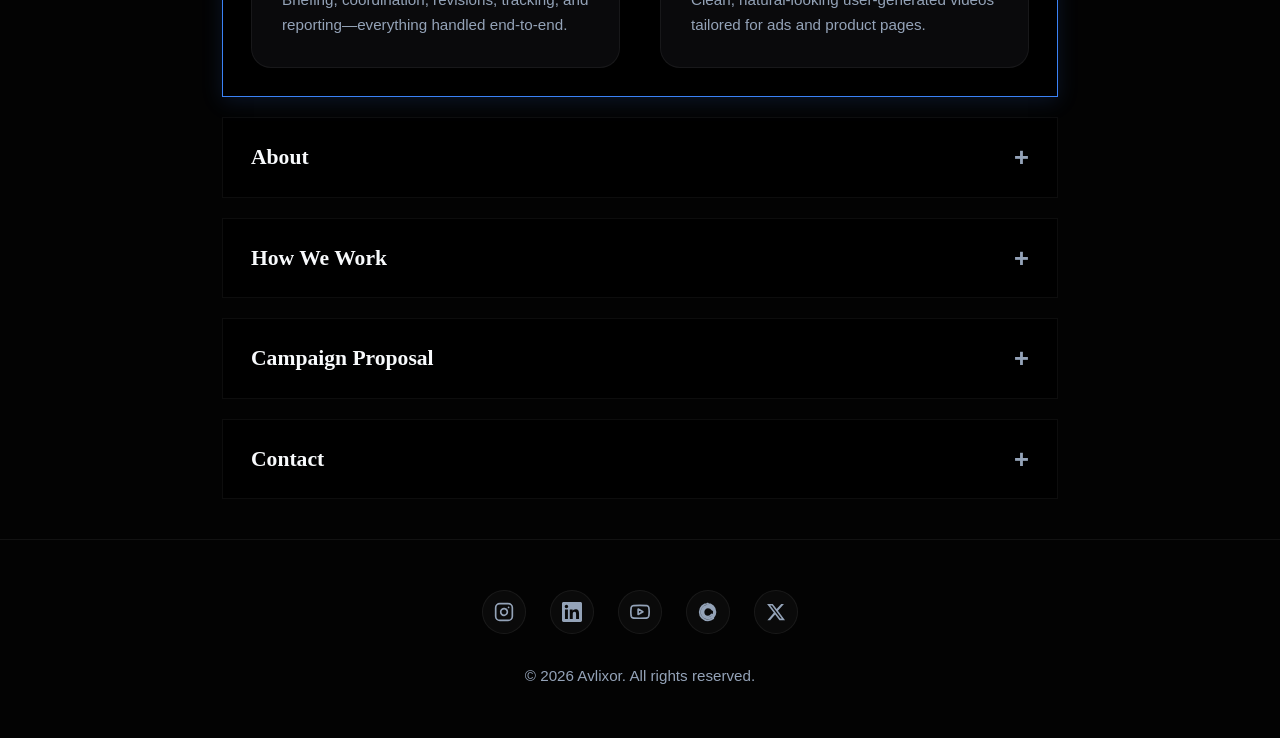
==== commit ae298132: "Update index.html" ====
--- a/index.html
+++ b/index.html
@@ -1,9 +1,10 @@
- <!DOCTYPE html>
+<!DOCTYPE html>
 <html lang="en">
 
 <head>
   <meta charset="UTF-8">
-  <meta name="viewport" content="width=device-width, initial-scale=1.0">
+  <!-- Viewport locked to a mobile width so the site always renders the mobile layout, regardless of actual device/screen size -->
+  <meta name="viewport" content="width=480, initial-scale=1.0">
   <title>Avlixor | Influencer Marketing & Brand Collaboration Agency</title>
   <meta name="description" content="Avlixor is a leading influencer marketing agency connecting brands with top social media influencers for powerful collaborations, promotions, and digital growth.">
   <meta name="keywords" content="Avlixor, influencer marketing agency, brand collaboration, influencer agency, social media marketing, Instagram influencers, YouTube brand deals, digital marketing agency">
@@ -14,272 +15,11 @@
   <meta property="og:type" content="website">
   <meta property="og:url" content="https://www.avlixor.com">
   <meta property="og:image" content="https://www.avlixor.com/preview.jpg">
-  
+
   <!-- Fonts and Stylesheets -->
   <link rel="preconnect" href="https://fonts.googleapis.com">
   <link rel="preconnect" href="https://fonts.gstatic.com" crossorigin>
-<!-- Services & Accordions Section -->
-<section class="section">
-  <div class="container">
-    
-    <!-- How We Work Accordion -->
-    <details class="accordion-item" open>
-      <summary class="accordion-header">How We Work</summary>
-      <div class="accordion-content">
-        <div class="stack-wrapper">
-          <div class="stack-cards-container">
-            <!-- Phase 1 -->
-            <div class="eagle-card active">
-              <div class="card-inner-layout">
-                <span class="card-stage-badge">Phase 01</span>
-                <div class="work-step">
-                  <h4>Discovery & Strategy</h4>
-                  <p>We dive deep into your brand identity, market positioning, and target audience to map out a tailored execution plan.</p>
-                </div>
-              </div>
-            </div>
-            <!-- Phase 2 -->
-            <div class="eagle-card stack-back">
-              <div class="card-inner-layout">
-                <span class="card-stage-badge">Phase 02</span>
-                <div class="work-step">
-                  <h4>Creative Execution</h4>
-                  <p>Our team brings the strategy to life, crafting premium visual assets and high-impact digital experiences.</p>
-                </div>
-              </div>
-            </div>
-            <!-- Phase 3 -->
-            <div class="eagle-card stack-deep">
-              <div class="card-inner-layout">
-                <span class="card-stage-badge">Phase 03</span>
-                <div class="work-step">
-                  <h4>Launch & Optimize</h4>
-                  <p>We deploy the campaign, track performance metrics in real-time, and continuously iterate for maximum ROI.</p>
-                </div>
-              </div>
-            </div>
-          </div>
-        </div>
-      </div>
-    </details>
-
-    <!-- Contact Accordion -->
-    <details class="accordion-item">
-      <summary class="accordion-header">Get In Touch</summary>
-      <div class="accordion-content">
-        <div class="contact-section-inner">
-          <form class="contact-form" action="#" method="POST">
-            <div class="form-group">
-              <label for="name">Name</label>
-              <input type="text" id="name" name="name" required placeholder="John Doe">
-            </div>
-            
-            <div class="form-group">
-              <label for="email">Email</label>
-              <input type="email" id="email" name="email" required placeholder="john@example.com">
-            </div>
-            
-            <div class="form-group form-group-full">
-              <label for="subject">Subject</label>
-              <input type="text" id="subject" name="subject" required placeholder="Project Inquiry">
-            </div>
-            
-            <div class="form-group form-group-full">
-              <label for="message">Message</label>
-              <textarea id="message" name="message" rows="5" required placeholder="Tell us about your project..."></textarea>
-            </div>
-
-            <!-- Fixed: Added missing form submit button -->
-            <button type="submit" class="cta-button primary">Send Message</button>
-          </form>
-        </div>
-      </div>
-    </details>
-
-  </div>
-</section>
   <link rel="stylesheet" href="styles.css">
-
-  <!-- Custom Styles for Accordions and Card Stack Layouts -->
-  <style>
-    /* Image Resizing */
-    @media (min-width: 768px) {
-      .hero-logo-container {
-        max-width: 240px; /* Made larger from 150px */
-        margin: 0 auto;
-      }
-      .hero-logo-img {
-        width: 100%;
-        height: auto;
-      }
-    }
-
-    /* Accordion Custom Layout styling - Pure Deep Black Background */
-    .accordion-container {
-      max-width: 900px;
-      margin: 40px auto;
-      padding: 0 20px;
-    }
-    .accordion-item {
-      background: #000000 !important;
-      border: 1px solid rgba(255, 255, 255, 0.05);
-      border-radius: 8px;
-      margin-bottom: 15px;
-      overflow: hidden;
-      transition: border-color 0.3s ease;
-    }
-    .accordion-item[open] {
-      background: #000000 !important;
-      border-color: rgba(59, 130, 246, 0.4);
-    }
-    .accordion-header {
-      font-size: 1.4rem;
-      font-weight: 600;
-      padding: 20px;
-      cursor: pointer;
-      list-style: none;
-      position: relative;
-      outline: none;
-      user-select: none;
-      color: #ffffff;
-    }
-    .accordion-header::-webkit-details-marker {
-      display: none;
-    }
-    .accordion-header::after {
-      content: '+';
-      position: absolute;
-      right: 20px;
-      top: 50%;
-      transform: translateY(-50%);
-      font-size: 1.5rem;
-      transition: transform 0.3s ease;
-      color: #ffffff;
-    }
-    .accordion-item[open] .accordion-header::after {
-      content: '−';
-    }
-    .accordion-content {
-      padding: 0 20px 20px 20px;
-      border-top: 1px solid rgba(255, 255, 255, 0.04);
-      background: #000000;
-      animation: slideDown 0.3s ease-out;
-    }
-    @keyframes slideDown {
-      from { opacity: 0; transform: translateY(-5px); }
-      to { opacity: 1; transform: translateY(0); }
-    }
-
-    /* Section descriptions inside accordions */
-    .section-desc {
-      color: rgba(255, 255, 255, 0.7);
-      font-size: 0.95rem;
-      margin-bottom: 20px;
-      line-height: 1.6;
-    }
-
-    /* Animated Stack Cards Framework */
-    .stack-wrapper {
-      width: 100%;
-      max-width: 480px;
-      margin: 40px auto;
-      perspective: 1000px;
-    }
-    .stack-cards-container {
-      position: relative;
-      width: 100%;
-      height: 420px; 
-    }
-    .stack-wrapper .eagle-card {
-      position: absolute;
-      top: 0;
-      left: 0;
-      width: 100% !important;
-      max-width: 100% !important;
-      height: 100% !important;
-      background: #0a0a0c;
-      border: 1px solid rgba(255, 255, 255, 0.08);
-      border-radius: 20px;
-      padding: 30px;
-      cursor: pointer;
-      user-select: none;
-      display: flex;
-      flex-direction: column;
-      justify-content: center;
-      transition: transform 0.6s cubic-bezier(0.25, 1, 0.5, 1), 
-                  opacity 0.6s cubic-bezier(0.25, 1, 0.5, 1), 
-                  box-shadow 0.4s ease, 
-                  border-color 0.4s ease;
-      box-shadow: 0 20px 40px rgba(0, 0, 0, 0.6);
-      opacity: 0;
-      transform: translateY(20px) scale(0.9) rotateX(-5deg);
-      pointer-events: none;
-      z-index: 1;
-    }
-
-    /* Internal Card Layout Text Typography */
-    .card-inner-layout {
-      display: flex;
-      flex-direction: column;
-      gap: 24px;
-      text-align: left;
-    }
-    .card-stage-badge {
-      font-size: 0.75rem;
-      text-transform: uppercase;
-      letter-spacing: 0.15em;
-      color: #3b82f6;
-      font-weight: 700;
-    }
-    .work-step h4 {
-      font-size: 1.25rem;
-      margin-bottom: 6px;
-      color: #ffffff;
-    }
-    .work-step p {
-      font-size: 0.9rem;
-      color: rgba(255, 255, 255, 0.7);
-      line-height: 1.5;
-    }
-
-    /* Active Visual Stack States */
-    .stack-wrapper .eagle-card.active {
-      opacity: 1;
-      transform: translateY(0) scale(1) rotateX(0deg);
-      pointer-events: auto;
-      z-index: 10;
-      border-color: rgba(59, 130, 246, 0.4);
-      box-shadow: 0 15px 35px rgba(59, 130, 246, 0.15);
-    }
-    .stack-wrapper .eagle-card.stack-back {
-      opacity: 0.6;
-      transform: translateY(16px) scale(0.94) translateZ(-20px);
-      pointer-events: auto;
-      z-index: 5;
-    }
-    .stack-wrapper .eagle-card.stack-deep {
-      opacity: 0.25;
-      transform: translateY(32px) scale(0.88) translateZ(-40px);
-      pointer-events: auto;
-      z-index: 2;
-    }
-
-    /* Desktop Upscaling Media Target Overrides */
-    @media (min-width: 768px) {
-      .stack-wrapper {
-        max-width: 540px;
-      }
-      .stack-cards-container {
-        height: 440px;
-      }
-      .work-step h4 {
-        font-size: 1.35rem;
-      }
-      .work-step p {
-        font-size: 0.95rem;
-      }
-    }
-  </style>
 </head>
 
 <body>
@@ -321,8 +61,8 @@
         <h1 class="headline fade-in">Turn Your Influence Into <span class="gradient-text">Real Income</span></h1>
         <p class="sub-text fade-in delay-1">We help brands find the right creators and manage influencer campaigns from strategy to execution — end-to-end.</p>
         <div class="hero-buttons fade-in delay-2">
-          <a href="https://docs.google.com/forms/d/e/1FAIpQLSe96ChbQLAkqBYERzLpjXAVDibm0iYDgUpRxxOFYsmZHdPKIg/viewform?usp=header" target="_blank" class="cta-button primary">For Brands</a>
-          <a href="https://forms.gle/kNXriUhm35iSKmCE8" target="_blank" class="cta-button secondary">For Influencers</a>
+          <a href="https://docs.google.com/forms/d/e/1FAIpQLSe96ChbQLAkqBYERzLpjXAVDibm0iYDgUpRxxOFYsmZHdPKIg/viewform?usp=header" target="_blank" rel="noopener noreferrer" class="cta-button primary">For Brands</a>
+          <a href="https://forms.gle/kNXriUhm35iSKmCE8" target="_blank" rel="noopener noreferrer" class="cta-button secondary">For Influencers</a>
         </div>
       </div>
     </section>
@@ -344,8 +84,7 @@
 
     <!-- Interactive Accordions Container -->
     <div class="accordion-container">
-
-      <!-- 1. WHAT WE DO ACCORDION -->
+<!-- 1. WHAT WE DO ACCORDION -->
       <details id="what-we-do" class="accordion-item" open>
         <summary class="accordion-header">What We Do</summary>
         <div class="accordion-content">
@@ -392,19 +131,24 @@
         <summary class="accordion-header">How We Work</summary>
         <div class="accordion-content">
           <p class="section-desc">Our optimized framework ensures consistency and transparent ROI across every campaign execution phase.</p>
-          
-          <!-- Interactive 3-Card Stack Component -->
+
+          <!-- Interactive Eagle Card Stack Component: one step per card -->
           <div class="stack-wrapper">
             <div class="stack-cards-container">
-              
-              <!-- Card 1: Setup Phase -->
+
               <div class="eagle-card active" data-index="0">
                 <div class="card-inner-layout">
-                  <span class="card-stage-badge">Phase 01 / Setup</span>
+                  <span class="card-stage-badge">Phase 01</span>
                   <div class="work-step">
                     <h4>Define the Goal</h4>
                     <p>Every campaign starts with clarity: awareness, sales, app installs, or brand trust. We align on what success actually looks like before touching a single platform.</p>
                   </div>
+                </div>
+              </div>
+
+              <div class="eagle-card" data-index="1">
+                <div class="card-inner-layout">
+                  <span class="card-stage-badge">Phase 02</span>
                   <div class="work-step">
                     <h4>Understand the Audience</h4>
                     <p>We map who you're trying to reach—broad generations (Gen Z, Millennial) and specific sub-niches (sports, education, beauty, gaming)—so targeting isn't a guess.</p>
@@ -412,14 +156,19 @@
                 </div>
               </div>
 
-              <!-- Card 2: Strategy Phase -->
-              <div class="eagle-card" data-index="1">
-                <div class="card-inner-layout">
-                  <span class="card-stage-badge">Phase 02 / Strategy</span>
+              <div class="eagle-card" data-index="2">
+                <div class="card-inner-layout">
+                  <span class="card-stage-badge">Phase 03</span>
                   <div class="work-step">
                     <h4>Choose the Right Platform</h4>
                     <p>TikTok, Instagram, YouTube, and others each serve different content styles and audience habits. We pick where your audience actually spends time and pays attention.</p>
                   </div>
+                </div>
+              </div>
+
+              <div class="eagle-card" data-index="3">
+                <div class="card-inner-layout">
+                  <span class="card-stage-badge">Phase 04</span>
                   <div class="work-step">
                     <h4>Match the Right Influencer</h4>
                     <p>We select creators based on real fit with your campaign goal and audience—not just follower count.</p>
@@ -427,14 +176,19 @@
                 </div>
               </div>
 
-              <!-- Card 3: Execution & Analytics Phase -->
-              <div class="eagle-card" data-index="2">
-                <div class="card-inner-layout">
-                  <span class="card-stage-badge">Phase 03 / Activation</span>
+              <div class="eagle-card" data-index="4">
+                <div class="card-inner-layout">
+                  <span class="card-stage-badge">Phase 05</span>
                   <div class="work-step">
                     <h4>Align on Vision</h4>
                     <p>We brief every influencer clearly on your campaign's vision, tone, and creative guidelines, so content stays true to your brand while keeping their authentic voice.</p>
                   </div>
+                </div>
+              </div>
+
+              <div class="eagle-card" data-index="5">
+                <div class="card-inner-layout">
+                  <span class="card-stage-badge">Phase 06</span>
                   <div class="work-step">
                     <h4>Track & Optimize</h4>
                     <p>We monitor performance throughout the campaign and report real ROI—not vanity metrics—so you know exactly what your investment delivered.</p>
@@ -461,7 +215,7 @@
         <summary class="accordion-header">Contact</summary>
         <div class="accordion-content" style="text-align: center;">
           <p class="section-desc" style="max-width: 800px; margin: 20px auto;">
-            If you want quick communication, clear pricing, and creators who fit your brand perfectly, we’re here to make it simple. Share your requirements, and we’ll get back with a clean plan in no time.
+            If you want quick communication, clear pricing, and creators who fit your brand perfectly, we're here to make it simple. Share your requirements, and we'll get back with a clean plan in no time.
           </p>
           <p class="section-desc" style="margin-bottom: 20px;">
             Email us at: <a href="mailto:hello@avlixor.com" class="gradient-text" style="font-weight: 700; text-decoration: underline;">hello@avlixor.com</a>
@@ -481,7 +235,6 @@
   <footer class="footer">
     <div class="container footer-content-wrapper">
       <div class="footer-socials">
-        <!-- Social SVG links remain unchanged -->
         <a href="https://www.instagram.com/avlixor?igsh=MTR4azF5YmE2Mm1scw==" target="_blank" rel="noopener noreferrer" aria-label="Instagram" class="social-icon">
           <svg viewBox="0 0 24 24" fill="none" stroke="currentColor" stroke-width="2" stroke-linecap="round" stroke-linejoin="round"><rect x="2" y="2" width="20" height="20" rx="5" ry="5"></rect><path d="M16 11.37A4 4 0 1 1 12.63 8 4 4 0 0 1 16 11.37z"></path><line x1="17.5" y1="6.5" x2="17.51" y2="6.5"></line></svg>
         </a>
@@ -502,54 +255,6 @@
     </div>
   </footer>
 
-  <!-- Script Logic Operations Section -->
-  <script>
-    // 1. Exclusive Accordion toggling logic
-    const accordions = document.querySelectorAll('.accordion-item');
-    accordions.forEach((item) => {
-      item.addEventListener('toggle', (e) => {
-        if (item.open) {
-          accordions.forEach((otherItem) => {
-            if (otherItem !== item) {
-              otherItem.removeAttribute('open');
-            }
-          });
-        }
-      });
-    });
-
-    // 2. Animated Stack Card Engine Shuffling Engine
-    const container = document.querySelector('.stack-cards-container');
-    if (container) {
-      const cards = Array.from(container.querySelectorAll('.eagle-card'));
-      let currentActiveIndex = 0;
-
-      function updateCardStack() {
-        cards.forEach((card, index) => {
-          card.classList.remove('active', 'stack-back', 'stack-deep');
-          
-          if (index === currentActiveIndex) {
-            card.classList.add('active');
-          } else if (index === (currentActiveIndex + 1) % cards.length) {
-            card.classList.add('stack-back');
-          } else if (index === (currentActiveIndex + 2) % cards.length) {
-            card.classList.add('stack-deep');
-          }
-        });
-      }
-
-      cards.forEach((card) => {
-        card.addEventListener('click', (e) => {
-          e.stopPropagation();
-          currentActiveIndex = (currentActiveIndex + 1) % cards.length;
-          updateCardStack();
-        });
-      });
-
-      updateCardStack();
-    }
-  </script>
-
   <script src="script.js"></script>
 </body>
 
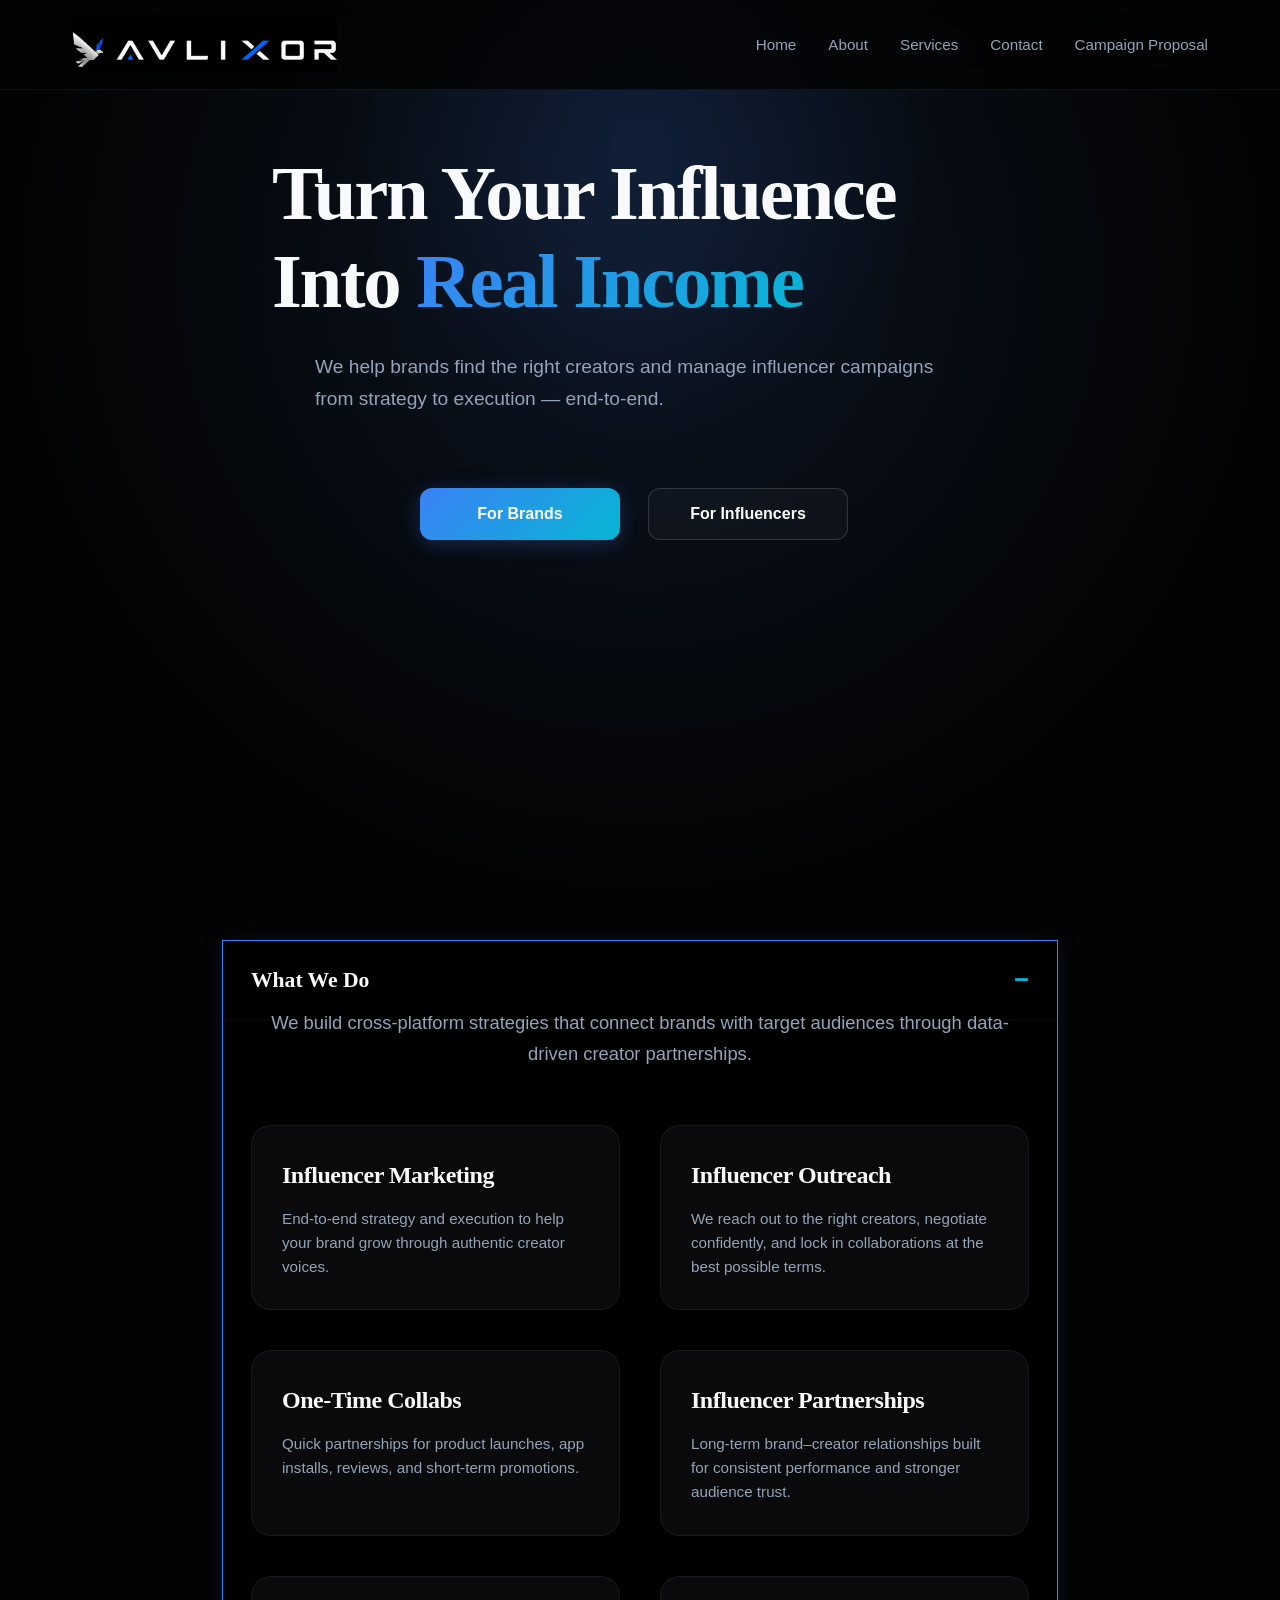
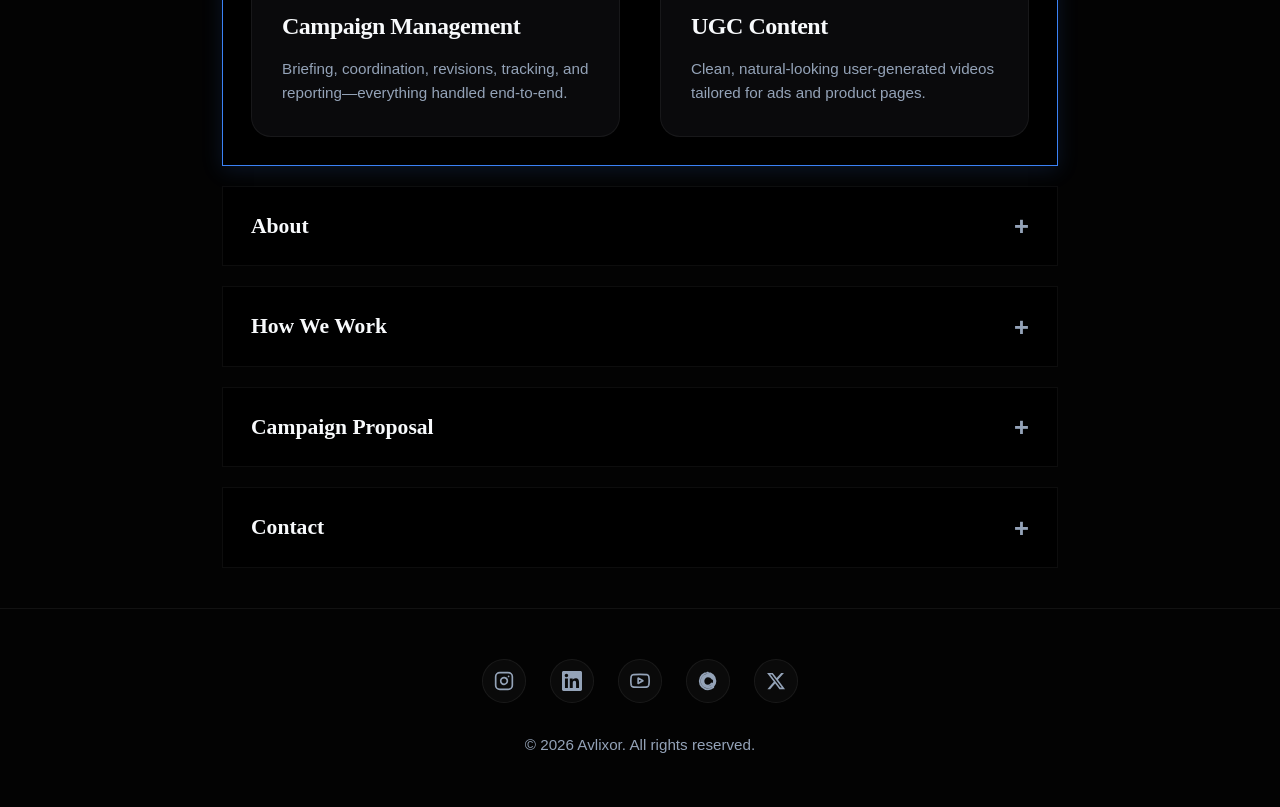
==== commit af347a6c: "Update index.html" ====
--- a/index.html
+++ b/index.html
@@ -70,15 +70,9 @@
     <!-- Images Area between Hero and Main Content Layout -->
     <div style="margin-top: 40px; margin-bottom: 40px;">
         <div class="hero-logo-image" style="margin-bottom: 20px; text-align: center;">
-          <div class="hero-logo-container">
-            <img src="IMG_20260719_004544.png" alt="Avlixor Eagle Logo" class="hero-logo-img">
-          </div>
-        </div>
-
-        <div class="hero-logo-image" style="text-align: center;">
-          <div class="hero-logo-container">
-            <img src="IMG_20260719_004544.png" alt="Avlixor Eagle Logo" class="hero-logo-img">
-          </div>
+          
+
+        
         </div>
     </div>
 
--- a/styles.css
+++ b/styles.css
@@ -1,4 +1,5 @@
-:root {
+ 
+  :root {
   /* HSL Tailored Dark Mode Palette */
   --bg-color: #030303;
   --bg-surface: #0a0a0c;
@@ -338,6 +339,24 @@
   justify-content: center;
 }
 
+/* Hero Logo Images (between hero and accordion sections) */
+.hero-logo-container {
+  max-width: 160px;
+  margin: 0 auto;
+}
+
+.hero-logo-img {
+  width: 100%;
+  height: auto;
+  display: block;
+}
+
+@media (min-width: 768px) {
+  .hero-logo-container {
+    max-width: 240px;
+  }
+}
+
 /* Buttons */
 .cta-button {
   display: inline-flex;
@@ -522,8 +541,7 @@
   font-weight: 800;
   font-size: 1.1rem;
 }
-
-/* About Section Card List */
+* About Section Card List */
 .about-card-list {
   display: grid;
   grid-template-columns: 1fr;
@@ -632,7 +650,7 @@
   transition: var(--transition);
 }
 
-/* Fixed: Added stacking isolation context to expanded items to prevent 3D elements overlapping adjacent rows */
+/* Stacking isolation context on expanded items so 3D card elements don't overlap adjacent rows */
 .accordion-item[open] {
   position: relative;
   z-index: 5;
@@ -739,6 +757,7 @@
   display: flex;
   flex-direction: column;
   gap: 24px;
+  text-align: left;
 }
 
 .card-stage-badge {
@@ -862,6 +881,10 @@
 
 /* ==========================================
    TABLET & DESKTOP MEDIA QUERIES (>768px)
+   Dormant while the viewport is locked to a mobile
+   width via the <meta name="viewport"> tag in index.html.
+   Kept intact so responsive behavior can be restored
+   later just by changing that one meta tag.
    ========================================== */
 @media (min-width: 768px) {
   .hamburger {
@@ -935,11 +958,11 @@
   .about-card-list {
     grid-template-columns: repeat(2, 1fr);
   }
-  
+
   .stack-wrapper {
     max-width: 540px; 
   }
-  
+
   .stack-cards-container {
     height: 440px;
   }
@@ -955,6 +978,7 @@
 
 /* ==========================================
    DESKTOP MEDIA QUERIES (>1024px)
+   Also dormant while the viewport is locked — see note above.
    ========================================== */
 @media (min-width: 1024px) {
   .header {
@@ -979,22 +1003,22 @@
     align-items: flex-start;
     padding-top: 150px;
   }
-  
+
   .hero .hero-content {
     max-width: 800px;
     text-align: left;
   }
-  
+
   .hero .headline {
     font-size: clamp(2.5rem, 6vw, 5rem);
     text-align: left;
   }
-  
+
   .hero .sub-text {
     font-size: 1.2rem;
     text-align: left;
   }
-  
+
   .hero .cta-button {
     margin-right: 12px;
   }
@@ -1009,19 +1033,17 @@
     margin: 0 auto;
   }
 
-  /* Fixed: Form layout transforms into a beautiful grid with proper column alignments */
   .contact-form {
     display: grid;
     grid-template-columns: 1fr 1fr;
-  gap: 24px;
-  }
-  
-  /* Fixed: Forces Subject, Message textareas, and the Submit CTA button to span across full widths smoothly */
+    gap: 24px;
+  }
+
   .contact-form .form-group-full,
   .contact-form button.cta-button {
     grid-column: span 2;
   }
-  
+
   .contact-form button.cta-button {
     justify-self: start;
     width: auto;
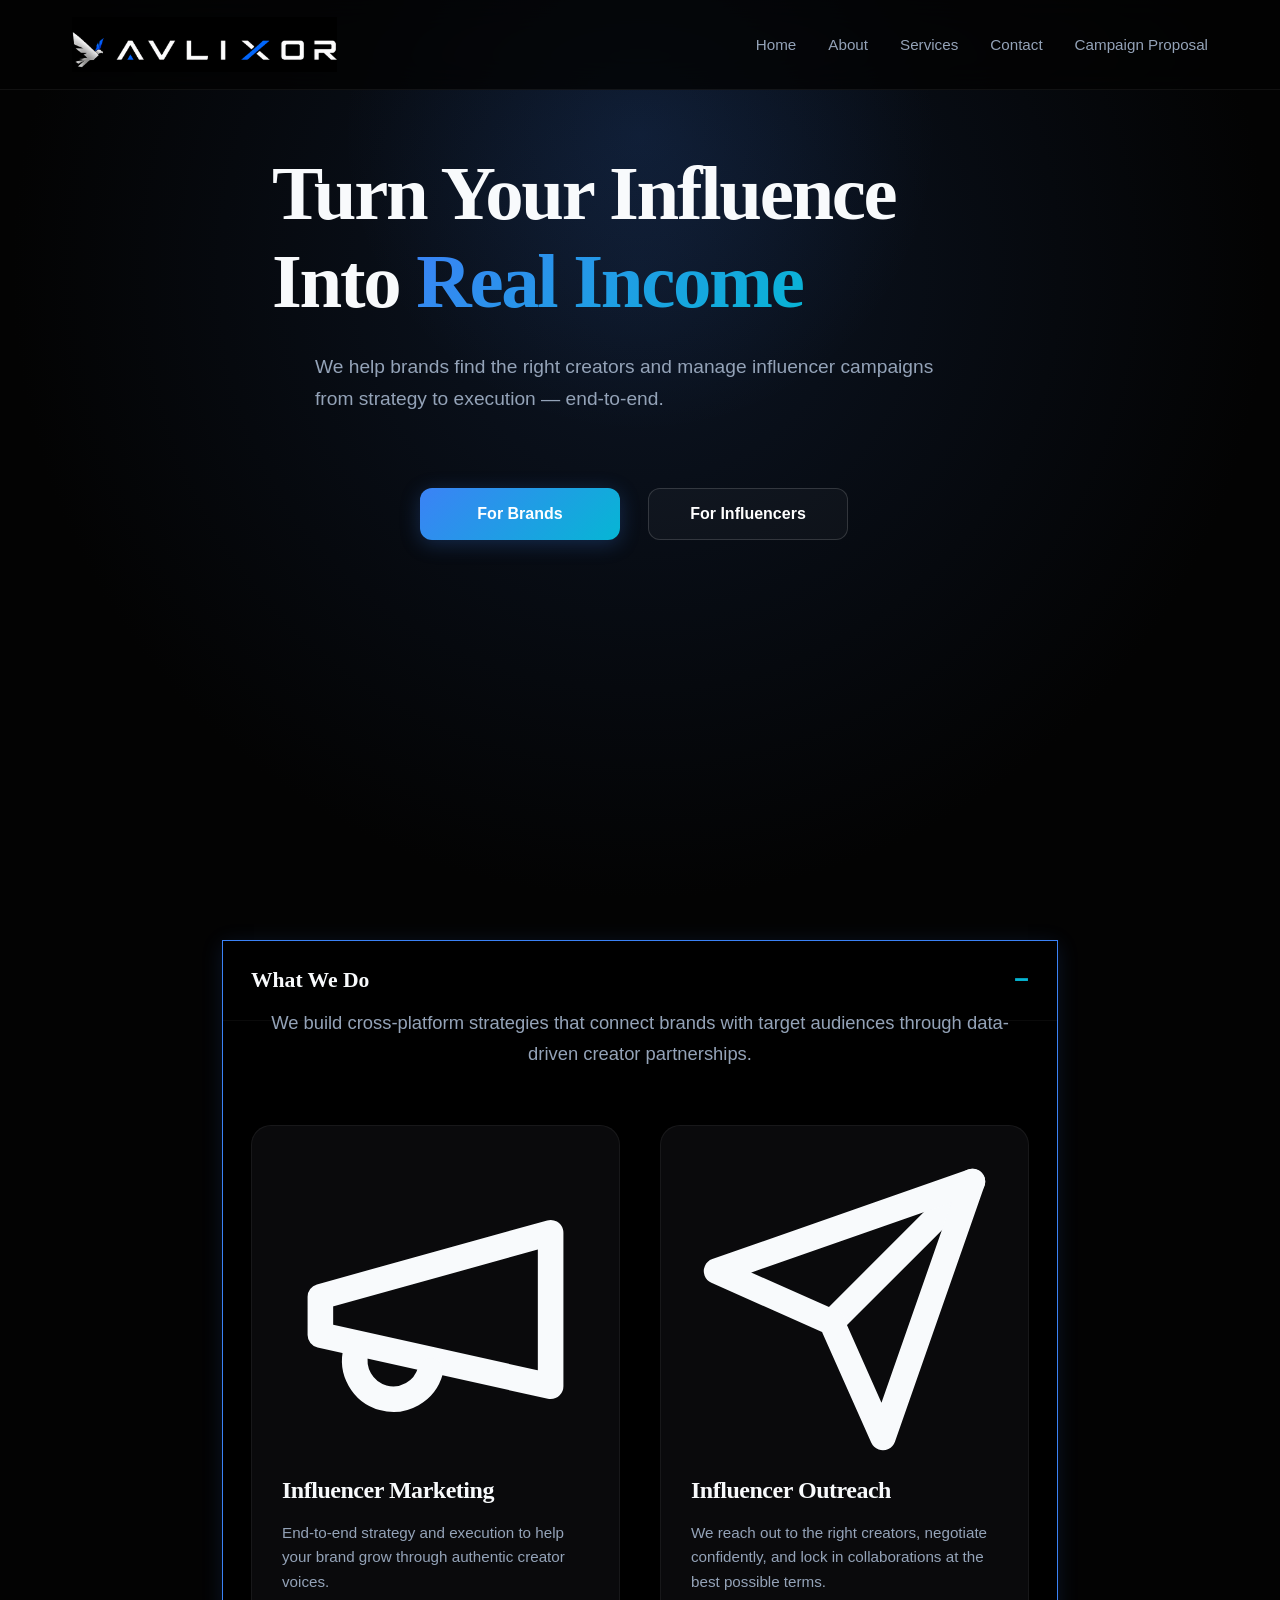
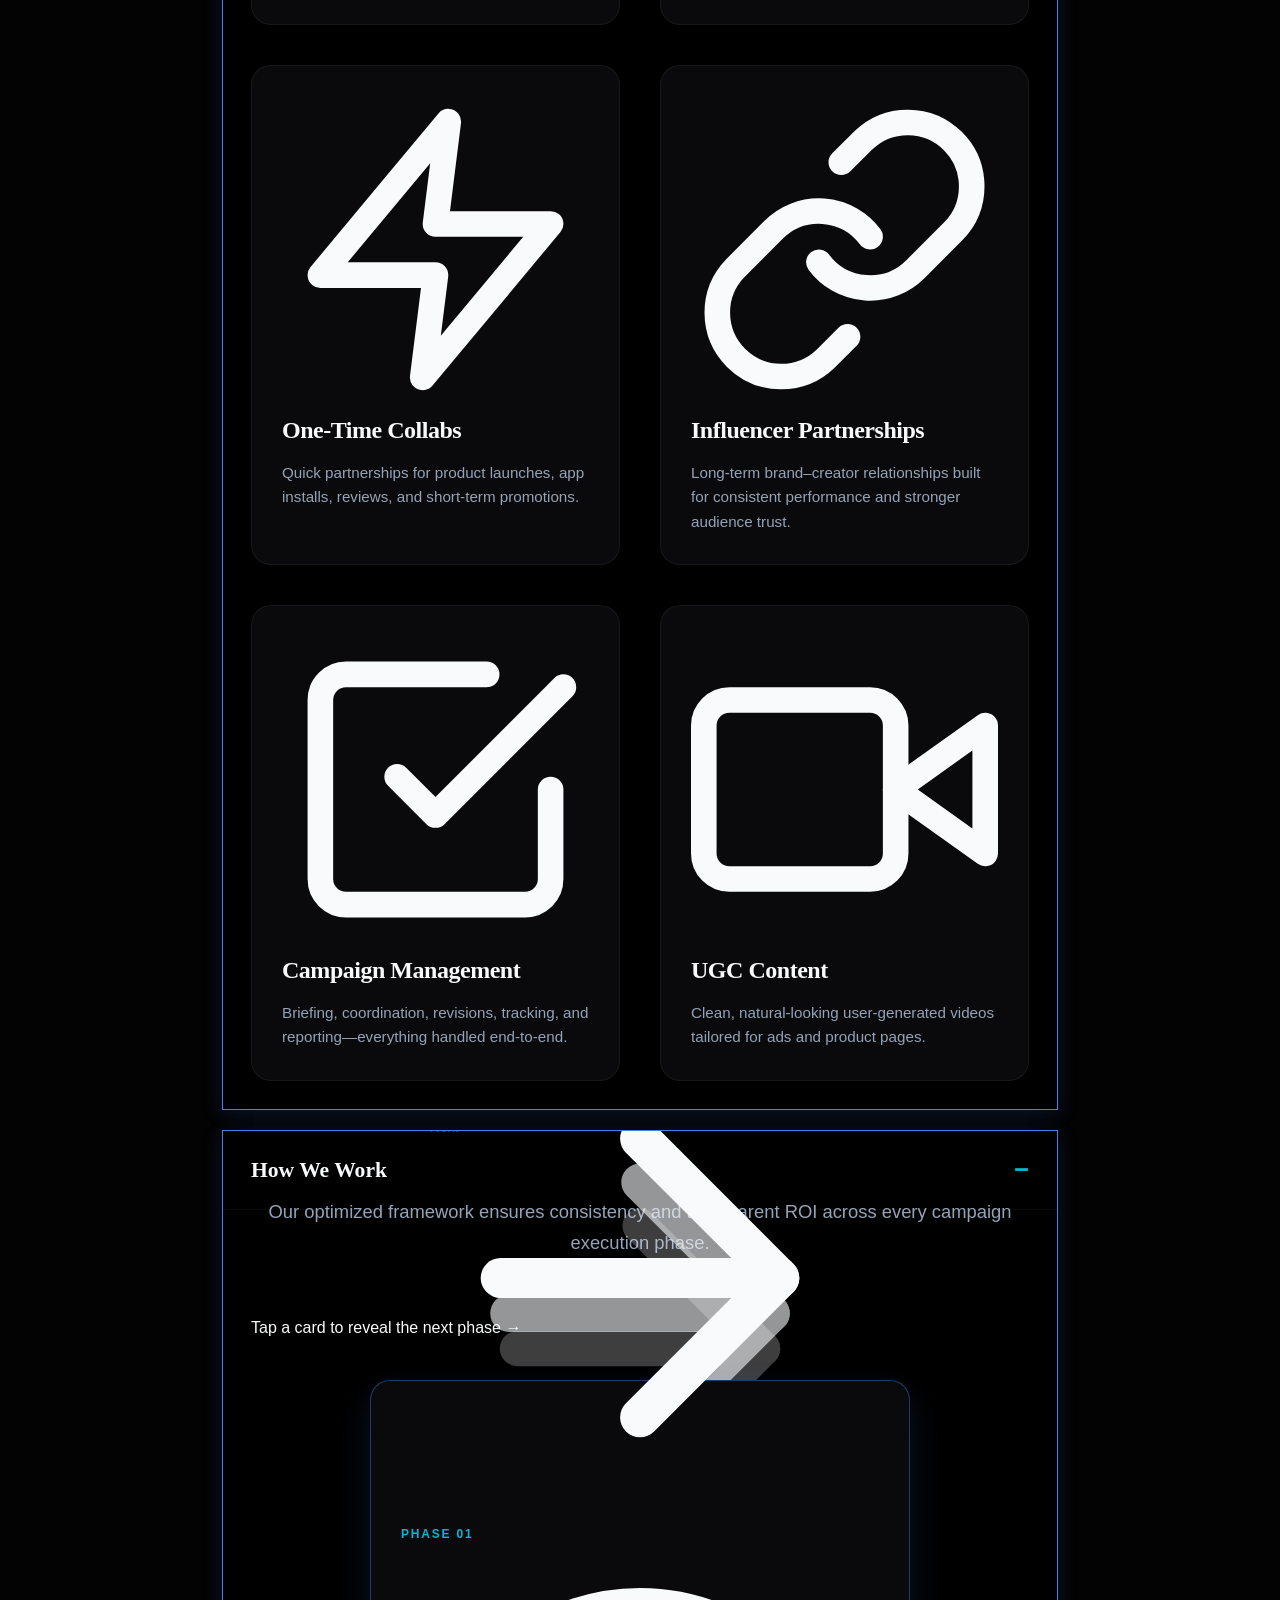
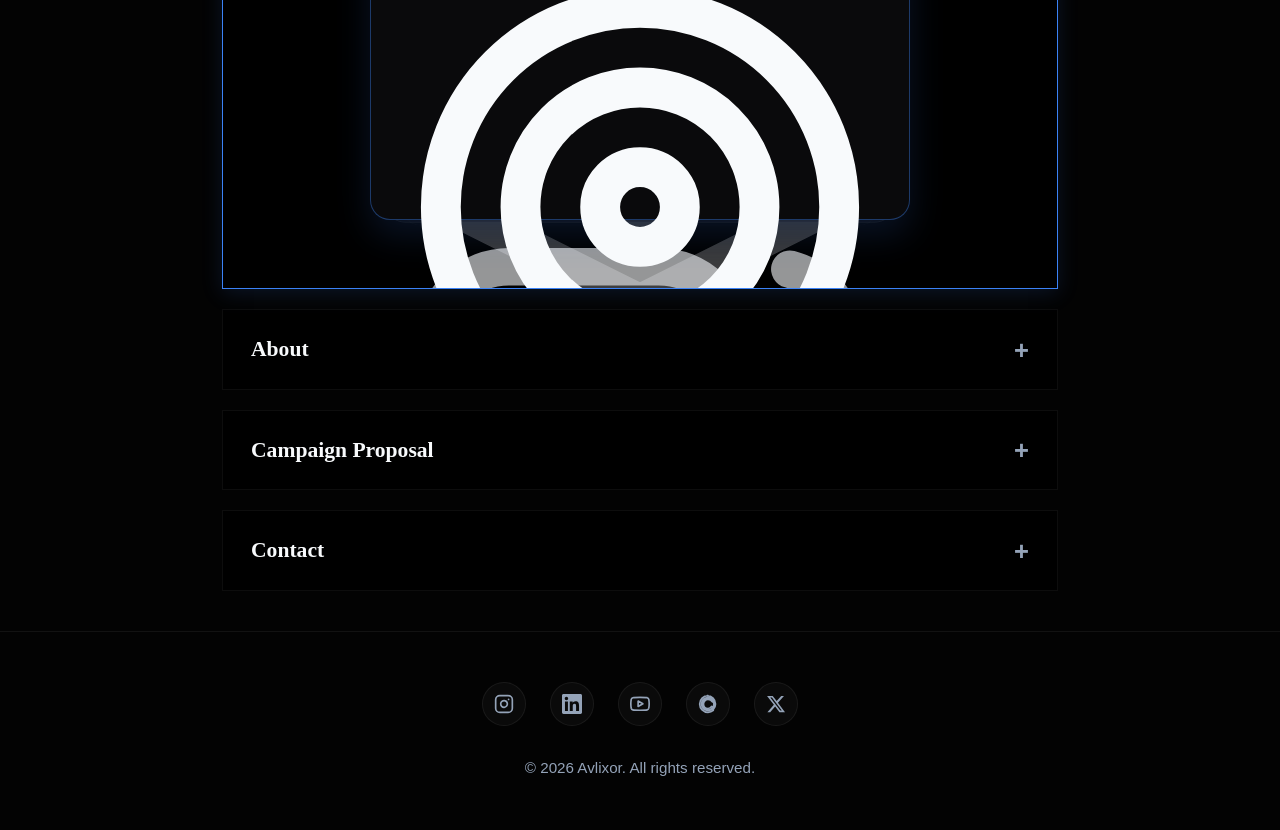
==== commit 8fb5a367: "Update index.html" ====
--- a/index.html
+++ b/index.html
@@ -66,45 +66,54 @@
         </div>
       </div>
     </section>
-
-    <!-- Images Area between Hero and Main Content Layout -->
-    <div style="margin-top: 40px; margin-bottom: 40px;">
-        <div class="hero-logo-image" style="margin-bottom: 20px; text-align: center;">
-          
-
-        
-        </div>
-    </div>
-
-    <!-- Interactive Accordions Container -->
+<!-- Interactive Accordions Container -->
     <div class="accordion-container">
-<!-- 1. WHAT WE DO ACCORDION -->
+
+      <!-- 1. WHAT WE DO ACCORDION -->
       <details id="what-we-do" class="accordion-item" open>
         <summary class="accordion-header">What We Do</summary>
         <div class="accordion-content">
           <p class="section-desc">We build cross-platform strategies that connect brands with target audiences through data-driven creator partnerships.</p>
           <div class="services-grid">
             <div class="service-card">
+              <div class="service-icon" aria-hidden="true">
+                <svg viewBox="0 0 24 24" fill="none" stroke="currentColor" stroke-width="2" stroke-linecap="round" stroke-linejoin="round"><path d="M3 11l18-5v12L3 14v-3z"></path><path d="M11.6 16.8a3 3 0 1 1-5.8-1.6"></path></svg>
+              </div>
               <h3>Influencer Marketing</h3>
               <p>End-to-end strategy and execution to help your brand grow through authentic creator voices.</p>
             </div>
             <div class="service-card">
+              <div class="service-icon" aria-hidden="true">
+                <svg viewBox="0 0 24 24" fill="none" stroke="currentColor" stroke-width="2" stroke-linecap="round" stroke-linejoin="round"><line x1="22" y1="2" x2="11" y2="13"></line><polygon points="22 2 15 22 11 13 2 9 22 2"></polygon></svg>
+              </div>
               <h3>Influencer Outreach</h3>
               <p>We reach out to the right creators, negotiate confidently, and lock in collaborations at the best possible terms.</p>
             </div>
             <div class="service-card">
+              <div class="service-icon" aria-hidden="true">
+                <svg viewBox="0 0 24 24" fill="none" stroke="currentColor" stroke-width="2" stroke-linecap="round" stroke-linejoin="round"><polygon points="13 2 3 14 12 14 11 22 21 10 12 10 13 2"></polygon></svg>
+              </div>
               <h3>One-Time Collabs</h3>
               <p>Quick partnerships for product launches, app installs, reviews, and short-term promotions.</p>
             </div>
             <div class="service-card">
+              <div class="service-icon" aria-hidden="true">
+                <svg viewBox="0 0 24 24" fill="none" stroke="currentColor" stroke-width="2" stroke-linecap="round" stroke-linejoin="round"><path d="M10 13a5 5 0 0 0 7.54.54l3-3a5 5 0 0 0-7.07-7.07l-1.72 1.71"></path><path d="M14 11a5 5 0 0 0-7.54-.54l-3 3a5 5 0 0 0 7.07 7.07l1.71-1.71"></path></svg>
+              </div>
               <h3>Influencer Partnerships</h3>
               <p>Long-term brand–creator relationships built for consistent performance and stronger audience trust.</p>
             </div>
             <div class="service-card">
+              <div class="service-icon" aria-hidden="true">
+                <svg viewBox="0 0 24 24" fill="none" stroke="currentColor" stroke-width="2" stroke-linecap="round" stroke-linejoin="round"><path d="M9 11l3 3L22 4"></path><path d="M21 12v7a2 2 0 0 1-2 2H5a2 2 0 0 1-2-2V5a2 2 0 0 1 2-2h11"></path></svg>
+              </div>
               <h3>Campaign Management</h3>
               <p>Briefing, coordination, revisions, tracking, and reporting—everything handled end-to-end.</p>
             </div>
             <div class="service-card">
+              <div class="service-icon" aria-hidden="true">
+                <svg viewBox="0 0 24 24" fill="none" stroke="currentColor" stroke-width="2" stroke-linecap="round" stroke-linejoin="round"><polygon points="23 7 16 12 23 17 23 7"></polygon><rect x="1" y="5" width="15" height="14" rx="2" ry="2"></rect></svg>
+              </div>
               <h3>UGC Content</h3>
               <p>Clean, natural-looking user-generated videos tailored for ads and product pages.</p>
             </div>
@@ -112,86 +121,129 @@
         </div>
       </details>
 
-      <!-- 2. ABOUT ACCORDION -->
+      <!-- 2. HOW WE WORK — set as the main/prominent component, placed directly below "What We Do" -->
+      <details id="how-we-work-accordion" class="accordion-item" open>
+        <summary class="accordion-header">How We Work</summary>
+        <div class="accordion-content">
+          <p class="section-desc">Our optimized framework ensures consistency and transparent ROI across every campaign execution phase.</p>
+          <p class="stack-instruction">Tap a card to reveal the next phase →</p>
+
+          <!-- Interactive Eagle Card Stack Component: one step per card -->
+          <div class="stack-wrapper">
+            <div class="stack-cards-container">
+
+              <div class="eagle-card active" data-index="0">
+                <div class="card-nav-indicator" aria-hidden="true">
+                  <span>Next</span>
+                  <svg viewBox="0 0 24 24" fill="none" stroke="currentColor" stroke-width="2" stroke-linecap="round" stroke-linejoin="round"><line x1="5" y1="12" x2="19" y2="12"></line><polyline points="12 5 19 12 12 19"></polyline></svg>
+                </div>
+                <div class="card-inner-layout">
+                  <span class="card-stage-badge">Phase 01</span>
+                  <div class="card-icon" aria-hidden="true">
+                    <svg viewBox="0 0 24 24" fill="none" stroke="currentColor" stroke-width="2" stroke-linecap="round" stroke-linejoin="round"><circle cx="12" cy="12" r="10"></circle><circle cx="12" cy="12" r="6"></circle><circle cx="12" cy="12" r="2"></circle></svg>
+                  </div>
+                  <div class="work-step">
+                    <h4>Define the Goal</h4>
+                    <p>Every campaign starts with clarity: awareness, sales, app installs, or brand trust. We align on what success actually looks like before touching a single platform.</p>
+                  </div>
+                </div>
+              </div>
+
+              <div class="eagle-card" data-index="1">
+                <div class="card-nav-indicator" aria-hidden="true">
+                  <span>Next</span>
+                  <svg viewBox="0 0 24 24" fill="none" stroke="currentColor" stroke-width="2" stroke-linecap="round" stroke-linejoin="round"><line x1="5" y1="12" x2="19" y2="12"></line><polyline points="12 5 19 12 12 19"></polyline></svg>
+                </div>
+                <div class="card-inner-layout">
+                  <span class="card-stage-badge">Phase 02</span>
+                  <div class="card-icon" aria-hidden="true">
+                    <svg viewBox="0 0 24 24" fill="none" stroke="currentColor" stroke-width="2" stroke-linecap="round" stroke-linejoin="round"><path d="M17 21v-2a4 4 0 0 0-4-4H5a4 4 0 0 0-4 4v2"></path><circle cx="9" cy="7" r="4"></circle><path d="M23 21v-2a4 4 0 0 0-3-3.87"></path><path d="M16 3.13a4 4 0 0 1 0 7.75"></path></svg>
+                  </div>
+                  <div class="work-step">
+                    <h4>Understand the Audience</h4>
+                    <p>We map who you're trying to reach—broad generations (Gen Z, Millennial) and specific sub-niches (sports, education, beauty, gaming)—so targeting isn't a guess.</p>
+                  </div>
+                </div>
+              </div>
+
+              <div class="eagle-card" data-index="2">
+                <div class="card-nav-indicator" aria-hidden="true">
+                  <span>Next</span>
+                  <svg viewBox="0 0 24 24" fill="none" stroke="currentColor" stroke-width="2" stroke-linecap="round" stroke-linejoin="round"><line x1="5" y1="12" x2="19" y2="12"></line><polyline points="12 5 19 12 12 19"></polyline></svg>
+                </div>
+                <div class="card-inner-layout">
+                  <span class="card-stage-badge">Phase 03</span>
+                  <div class="card-icon" aria-hidden="true">
+                    <svg viewBox="0 0 24 24" fill="none" stroke="currentColor" stroke-width="2" stroke-linecap="round" stroke-linejoin="round"><polygon points="12 2 2 7 12 12 22 7 12 2"></polygon><polyline points="2 17 12 22 22 17"></polyline><polyline points="2 12 12 17 22 12"></polyline></svg>
+                  </div>
+                  <div class="work-step">
+                    <h4>Choose the Right Platform</h4>
+                    <p>TikTok, Instagram, YouTube, and others each serve different content styles and audience habits. We pick where your audience actually spends time and pays attention.</p>
+                  </div>
+                </div>
+              </div>
+
+              <div class="eagle-card" data-index="3">
+                <div class="card-nav-indicator" aria-hidden="true">
+                  <span>Next</span>
+                  <svg viewBox="0 0 24 24" fill="none" stroke="currentColor" stroke-width="2" stroke-linecap="round" stroke-linejoin="round"><line x1="5" y1="12" x2="19" y2="12"></line><polyline points="12 5 19 12 12 19"></polyline></svg>
+                </div>
+                <div class="card-inner-layout">
+                  <span class="card-stage-badge">Phase 04</span>
+                  <div class="card-icon" aria-hidden="true">
+                    <svg viewBox="0 0 24 24" fill="none" stroke="currentColor" stroke-width="2" stroke-linecap="round" stroke-linejoin="round"><path d="M16 21v-2a4 4 0 0 0-4-4H5a4 4 0 0 0-4 4v2"></path><circle cx="8.5" cy="7" r="4"></circle><polyline points="17 11 19 13 23 9"></polyline></svg>
+                  </div>
+                  <div class="work-step">
+                    <h4>Match the Right Influencer</h4>
+                    <p>We select creators based on real fit with your campaign goal and audience—not just follower count.</p>
+                  </div>
+                </div>
+              </div>
+
+              <div class="eagle-card" data-index="4">
+                <div class="card-nav-indicator" aria-hidden="true">
+                  <span>Next</span>
+                  <svg viewBox="0 0 24 24" fill="none" stroke="currentColor" stroke-width="2" stroke-linecap="round" stroke-linejoin="round"><line x1="5" y1="12" x2="19" y2="12"></line><polyline points="12 5 19 12 12 19"></polyline></svg>
+                </div>
+                <div class="card-inner-layout">
+                  <span class="card-stage-badge">Phase 05</span>
+                  <div class="card-icon" aria-hidden="true">
+                    <svg viewBox="0 0 24 24" fill="none" stroke="currentColor" stroke-width="2" stroke-linecap="round" stroke-linejoin="round"><circle cx="12" cy="12" r="10"></circle><polygon points="16.24 7.76 14.12 14.12 7.76 16.24 9.88 9.88 16.24 7.76"></polygon></svg>
+                  </div>
+                  <div class="work-step">
+                    <h4>Align on Vision</h4>
+                    <p>We brief every influencer clearly on your campaign's vision, tone, and creative guidelines, so content stays true to your brand while keeping their authentic voice.</p>
+                  </div>
+                </div>
+              </div>
+
+              <div class="eagle-card" data-index="5">
+                <div class="card-nav-indicator" aria-hidden="true">
+                  <span>Next</span>
+                  <svg viewBox="0 0 24 24" fill="none" stroke="currentColor" stroke-width="2" stroke-linecap="round" stroke-linejoin="round"><line x1="5" y1="12" x2="19" y2="12"></line><polyline points="12 5 19 12 12 19"></polyline></svg>
+                </div>
+                <div class="card-inner-layout">
+                  <span class="card-stage-badge">Phase 06</span>
+                  <div class="card-icon" aria-hidden="true">
+                    <svg viewBox="0 0 24 24" fill="none" stroke="currentColor" stroke-width="2" stroke-linecap="round" stroke-linejoin="round"><polyline points="23 6 13.5 15.5 8.5 10.5 1 18"></polyline><polyline points="17 6 23 6 23 12"></polyline></svg>
+                  </div>
+                  <div class="work-step">
+                    <h4>Track & Optimize</h4>
+                    <p>We monitor performance throughout the campaign and report real ROI—not vanity metrics—so you know exactly what your investment delivered.</p>
+                  </div>
+                </div>
+              </div>
+
+            </div>
+          </div>
+        </div>
+      </details>
+
+      <!-- 3. ABOUT ACCORDION -->
       <details id="about" class="accordion-item">
         <summary class="accordion-header">About</summary>
         <div class="accordion-content">
           <p class="section-desc">Avlixor is a premier influencer marketing agency dedicated to bridging the gap between innovative brands and digital creators. We streamline campaigns, build scalable growth structures, and turn plain online attention into true revenue loops.</p>
-        </div>
-      </details>
-
-      <!-- 3. HOW WE WORK (ANIMATED STACK CARDS SYSTEM) -->
-      <details id="how-we-work-accordion" class="accordion-item">
-        <summary class="accordion-header">How We Work</summary>
-        <div class="accordion-content">
-          <p class="section-desc">Our optimized framework ensures consistency and transparent ROI across every campaign execution phase.</p>
-
-          <!-- Interactive Eagle Card Stack Component: one step per card -->
-          <div class="stack-wrapper">
-            <div class="stack-cards-container">
-
-              <div class="eagle-card active" data-index="0">
-                <div class="card-inner-layout">
-                  <span class="card-stage-badge">Phase 01</span>
-                  <div class="work-step">
-                    <h4>Define the Goal</h4>
-                    <p>Every campaign starts with clarity: awareness, sales, app installs, or brand trust. We align on what success actually looks like before touching a single platform.</p>
-                  </div>
-                </div>
-              </div>
-
-              <div class="eagle-card" data-index="1">
-                <div class="card-inner-layout">
-                  <span class="card-stage-badge">Phase 02</span>
-                  <div class="work-step">
-                    <h4>Understand the Audience</h4>
-                    <p>We map who you're trying to reach—broad generations (Gen Z, Millennial) and specific sub-niches (sports, education, beauty, gaming)—so targeting isn't a guess.</p>
-                  </div>
-                </div>
-              </div>
-
-              <div class="eagle-card" data-index="2">
-                <div class="card-inner-layout">
-                  <span class="card-stage-badge">Phase 03</span>
-                  <div class="work-step">
-                    <h4>Choose the Right Platform</h4>
-                    <p>TikTok, Instagram, YouTube, and others each serve different content styles and audience habits. We pick where your audience actually spends time and pays attention.</p>
-                  </div>
-                </div>
-              </div>
-
-              <div class="eagle-card" data-index="3">
-                <div class="card-inner-layout">
-                  <span class="card-stage-badge">Phase 04</span>
-                  <div class="work-step">
-                    <h4>Match the Right Influencer</h4>
-                    <p>We select creators based on real fit with your campaign goal and audience—not just follower count.</p>
-                  </div>
-                </div>
-              </div>
-
-              <div class="eagle-card" data-index="4">
-                <div class="card-inner-layout">
-                  <span class="card-stage-badge">Phase 05</span>
-                  <div class="work-step">
-                    <h4>Align on Vision</h4>
-                    <p>We brief every influencer clearly on your campaign's vision, tone, and creative guidelines, so content stays true to your brand while keeping their authentic voice.</p>
-                  </div>
-                </div>
-              </div>
-
-              <div class="eagle-card" data-index="5">
-                <div class="card-inner-layout">
-                  <span class="card-stage-badge">Phase 06</span>
-                  <div class="work-step">
-                    <h4>Track & Optimize</h4>
-                    <p>We monitor performance throughout the campaign and report real ROI—not vanity metrics—so you know exactly what your investment delivered.</p>
-                  </div>
-                </div>
-              </div>
-
-            </div>
-          </div>
         </div>
       </details>
 
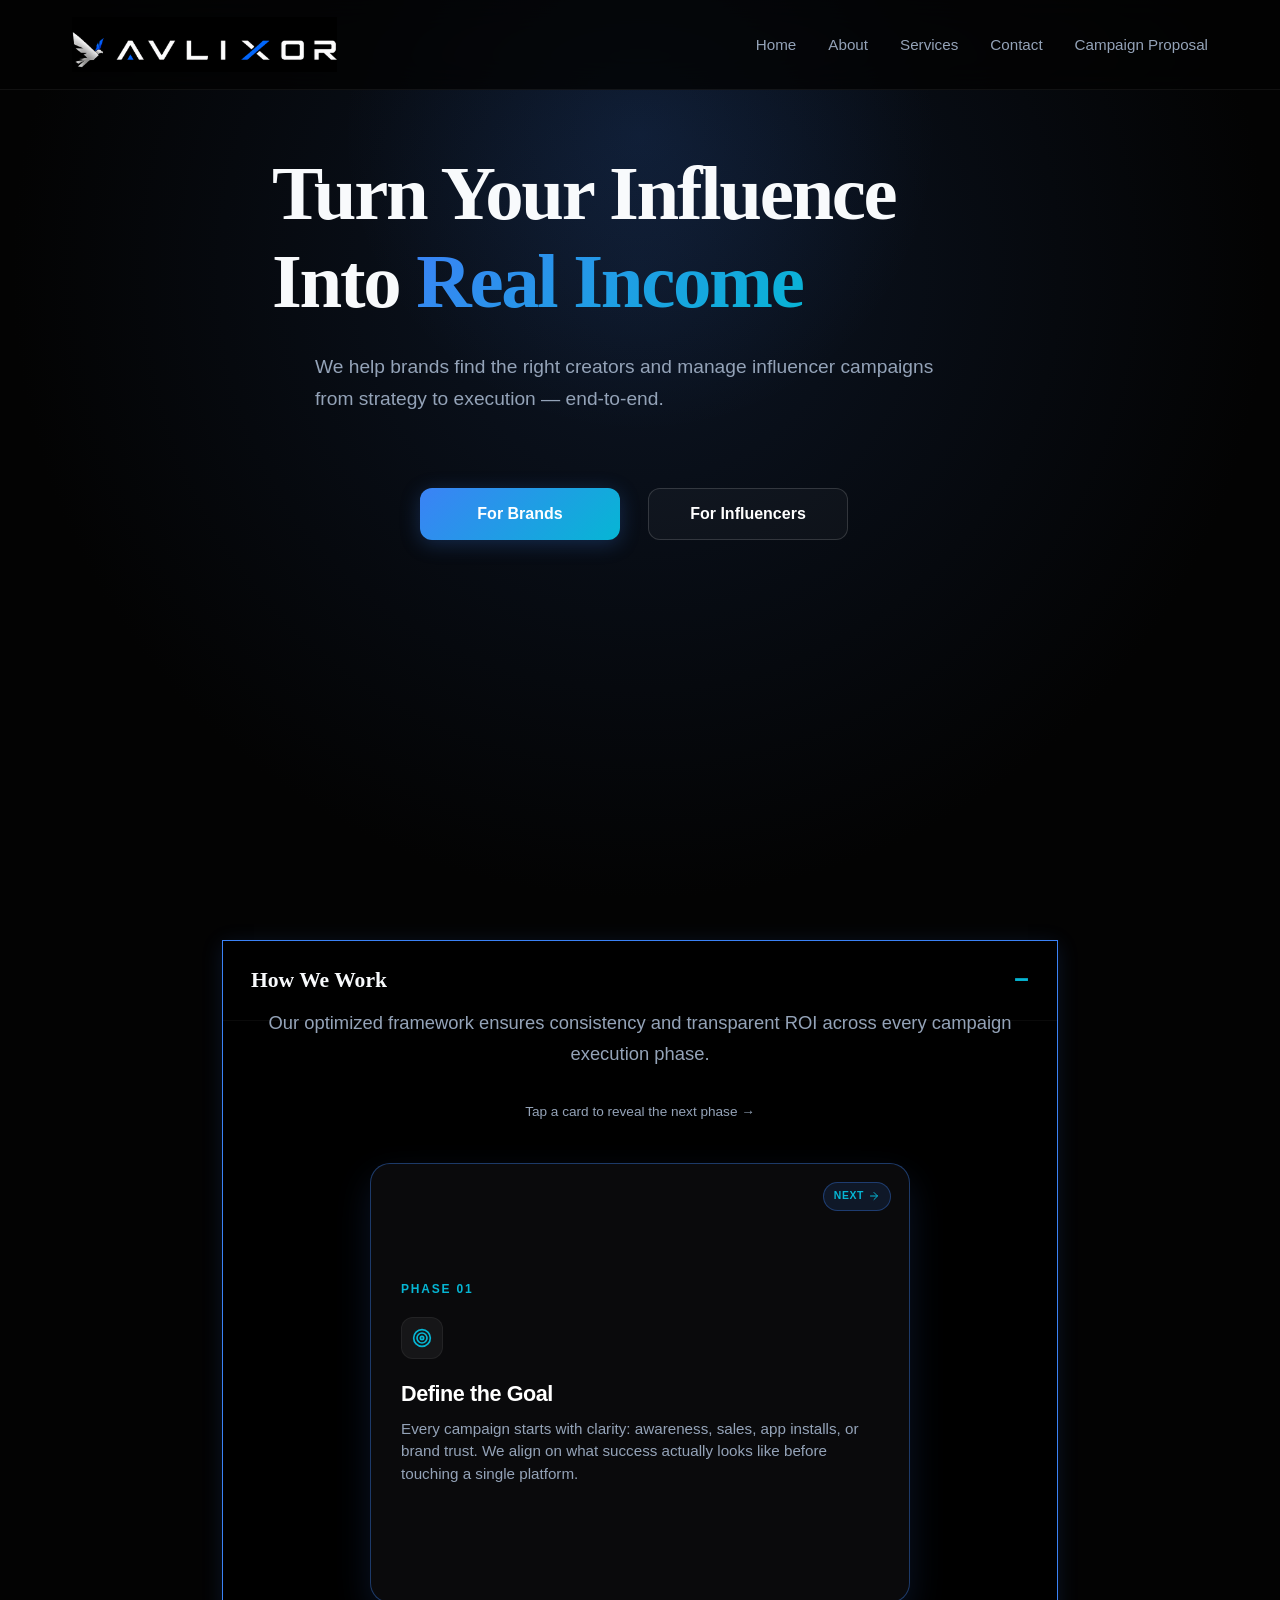
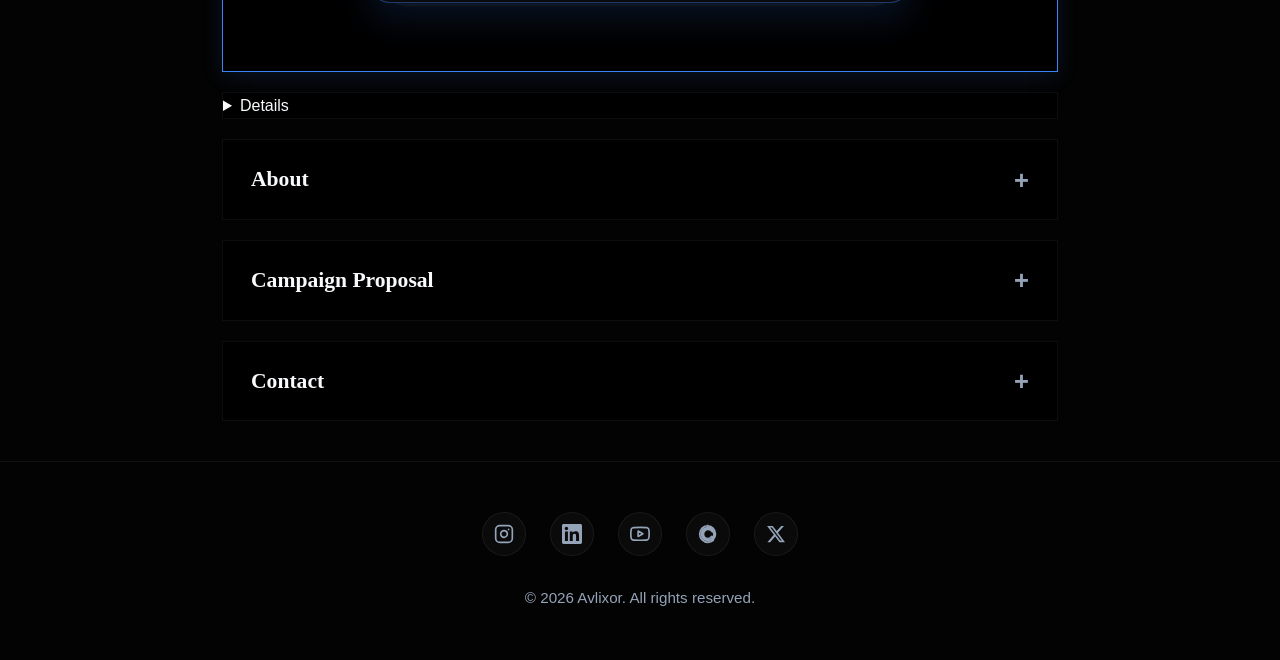
==== commit 102181ab: "Update index.html" ====
--- a/index.html
+++ b/index.html
@@ -69,59 +69,9 @@
 <!-- Interactive Accordions Container -->
     <div class="accordion-container">
 
-      <!-- 1. WHAT WE DO ACCORDION -->
-      <details id="what-we-do" class="accordion-item" open>
-        <summary class="accordion-header">What We Do</summary>
-        <div class="accordion-content">
-          <p class="section-desc">We build cross-platform strategies that connect brands with target audiences through data-driven creator partnerships.</p>
-          <div class="services-grid">
-            <div class="service-card">
-              <div class="service-icon" aria-hidden="true">
-                <svg viewBox="0 0 24 24" fill="none" stroke="currentColor" stroke-width="2" stroke-linecap="round" stroke-linejoin="round"><path d="M3 11l18-5v12L3 14v-3z"></path><path d="M11.6 16.8a3 3 0 1 1-5.8-1.6"></path></svg>
-              </div>
-              <h3>Influencer Marketing</h3>
-              <p>End-to-end strategy and execution to help your brand grow through authentic creator voices.</p>
-            </div>
-            <div class="service-card">
-              <div class="service-icon" aria-hidden="true">
-                <svg viewBox="0 0 24 24" fill="none" stroke="currentColor" stroke-width="2" stroke-linecap="round" stroke-linejoin="round"><line x1="22" y1="2" x2="11" y2="13"></line><polygon points="22 2 15 22 11 13 2 9 22 2"></polygon></svg>
-              </div>
-              <h3>Influencer Outreach</h3>
-              <p>We reach out to the right creators, negotiate confidently, and lock in collaborations at the best possible terms.</p>
-            </div>
-            <div class="service-card">
-              <div class="service-icon" aria-hidden="true">
-                <svg viewBox="0 0 24 24" fill="none" stroke="currentColor" stroke-width="2" stroke-linecap="round" stroke-linejoin="round"><polygon points="13 2 3 14 12 14 11 22 21 10 12 10 13 2"></polygon></svg>
-              </div>
-              <h3>One-Time Collabs</h3>
-              <p>Quick partnerships for product launches, app installs, reviews, and short-term promotions.</p>
-            </div>
-            <div class="service-card">
-              <div class="service-icon" aria-hidden="true">
-                <svg viewBox="0 0 24 24" fill="none" stroke="currentColor" stroke-width="2" stroke-linecap="round" stroke-linejoin="round"><path d="M10 13a5 5 0 0 0 7.54.54l3-3a5 5 0 0 0-7.07-7.07l-1.72 1.71"></path><path d="M14 11a5 5 0 0 0-7.54-.54l-3 3a5 5 0 0 0 7.07 7.07l1.71-1.71"></path></svg>
-              </div>
-              <h3>Influencer Partnerships</h3>
-              <p>Long-term brand–creator relationships built for consistent performance and stronger audience trust.</p>
-            </div>
-            <div class="service-card">
-              <div class="service-icon" aria-hidden="true">
-                <svg viewBox="0 0 24 24" fill="none" stroke="currentColor" stroke-width="2" stroke-linecap="round" stroke-linejoin="round"><path d="M9 11l3 3L22 4"></path><path d="M21 12v7a2 2 0 0 1-2 2H5a2 2 0 0 1-2-2V5a2 2 0 0 1 2-2h11"></path></svg>
-              </div>
-              <h3>Campaign Management</h3>
-              <p>Briefing, coordination, revisions, tracking, and reporting—everything handled end-to-end.</p>
-            </div>
-            <div class="service-card">
-              <div class="service-icon" aria-hidden="true">
-                <svg viewBox="0 0 24 24" fill="none" stroke="currentColor" stroke-width="2" stroke-linecap="round" stroke-linejoin="round"><polygon points="23 7 16 12 23 17 23 7"></polygon><rect x="1" y="5" width="15" height="14" rx="2" ry="2"></rect></svg>
-              </div>
-              <h3>UGC Content</h3>
-              <p>Clean, natural-looking user-generated videos tailored for ads and product pages.</p>
-            </div>
-          </div>
-        </div>
-      </details>
-
-      <!-- 2. HOW WE WORK — set as the main/prominent component, placed directly below "What We Do" -->
+      
+
+      <!-- 1. HOW WE WORK — set as the main/prominent component, placed directly below "What We Do" -->
       <details id="how-we-work-accordion" class="accordion-item" open>
         <summary class="accordion-header">How We Work</summary>
         <div class="accordion-content">
@@ -234,6 +184,58 @@
                 </div>
               </div>
 
+            </div>
+          </div>
+        </div>
+      </details>
+
+<!-- 2. WHAT WE DO ACCORDION -->
+      <details id="what-we-do" class="accordion-item" 
+        <summary class="accordion-header">What We Do</summary>
+        <div class="accordion-content">
+          <p class="section-desc">We build cross-platform strategies that connect brands with target audiences through data-driven creator partnerships.</p>
+          <div class="services-grid">
+            <div class="service-card">
+              <div class="service-icon" aria-hidden="true">
+                <svg viewBox="0 0 24 24" fill="none" stroke="currentColor" stroke-width="2" stroke-linecap="round" stroke-linejoin="round"><path d="M3 11l18-5v12L3 14v-3z"></path><path d="M11.6 16.8a3 3 0 1 1-5.8-1.6"></path></svg>
+              </div>
+              <h3>Influencer Marketing</h3>
+              <p>End-to-end strategy and execution to help your brand grow through authentic creator voices.</p>
+            </div>
+            <div class="service-card">
+              <div class="service-icon" aria-hidden="true">
+                <svg viewBox="0 0 24 24" fill="none" stroke="currentColor" stroke-width="2" stroke-linecap="round" stroke-linejoin="round"><line x1="22" y1="2" x2="11" y2="13"></line><polygon points="22 2 15 22 11 13 2 9 22 2"></polygon></svg>
+              </div>
+              <h3>Influencer Outreach</h3>
+              <p>We reach out to the right creators, negotiate confidently, and lock in collaborations at the best possible terms.</p>
+            </div>
+            <div class="service-card">
+              <div class="service-icon" aria-hidden="true">
+                <svg viewBox="0 0 24 24" fill="none" stroke="currentColor" stroke-width="2" stroke-linecap="round" stroke-linejoin="round"><polygon points="13 2 3 14 12 14 11 22 21 10 12 10 13 2"></polygon></svg>
+              </div>
+              <h3>One-Time Collabs</h3>
+              <p>Quick partnerships for product launches, app installs, reviews, and short-term promotions.</p>
+            </div>
+            <div class="service-card">
+              <div class="service-icon" aria-hidden="true">
+                <svg viewBox="0 0 24 24" fill="none" stroke="currentColor" stroke-width="2" stroke-linecap="round" stroke-linejoin="round"><path d="M10 13a5 5 0 0 0 7.54.54l3-3a5 5 0 0 0-7.07-7.07l-1.72 1.71"></path><path d="M14 11a5 5 0 0 0-7.54-.54l-3 3a5 5 0 0 0 7.07 7.07l1.71-1.71"></path></svg>
+              </div>
+              <h3>Influencer Partnerships</h3>
+              <p>Long-term brand–creator relationships built for consistent performance and stronger audience trust.</p>
+            </div>
+            <div class="service-card">
+              <div class="service-icon" aria-hidden="true">
+                <svg viewBox="0 0 24 24" fill="none" stroke="currentColor" stroke-width="2" stroke-linecap="round" stroke-linejoin="round"><path d="M9 11l3 3L22 4"></path><path d="M21 12v7a2 2 0 0 1-2 2H5a2 2 0 0 1-2-2V5a2 2 0 0 1 2-2h11"></path></svg>
+              </div>
+              <h3>Campaign Management</h3>
+              <p>Briefing, coordination, revisions, tracking, and reporting—everything handled end-to-end.</p>
+            </div>
+            <div class="service-card">
+              <div class="service-icon" aria-hidden="true">
+                <svg viewBox="0 0 24 24" fill="none" stroke="currentColor" stroke-width="2" stroke-linecap="round" stroke-linejoin="round"><polygon points="23 7 16 12 23 17 23 7"></polygon><rect x="1" y="5" width="15" height="14" rx="2" ry="2"></rect></svg>
+              </div>
+              <h3>UGC Content</h3>
+              <p>Clean, natural-looking user-generated videos tailored for ads and product pages.</p>
             </div>
           </div>
         </div>
--- a/styles.css
+++ b/styles.css
@@ -1,5 +1,4 @@
- 
-  :root {
+ :root {
   /* HSL Tailored Dark Mode Palette */
   --bg-color: #030303;
   --bg-surface: #0a0a0c;
@@ -356,7 +355,6 @@
     max-width: 240px;
   }
 }
-
 /* Buttons */
 .cta-button {
   display: inline-flex;
@@ -461,6 +459,24 @@
 .service-card * {
   position: relative;
   z-index: 1;
+}
+
+.service-icon {
+  width: 44px;
+  height: 44px;
+  display: flex;
+  align-items: center;
+  justify-content: center;
+  border-radius: 12px;
+  background: linear-gradient(135deg, rgba(59, 130, 246, 0.15), rgba(6, 182, 212, 0.15));
+  color: var(--accent-end);
+  margin-bottom: 16px;
+  flex-shrink: 0;
+}
+
+.service-icon svg {
+  width: 22px;
+  height: 22px;
 }
 
 .service-card h3 {
@@ -541,7 +557,8 @@
   font-weight: 800;
   font-size: 1.1rem;
 }
-* About Section Card List */
+
+/* About Section Card List */
 .about-card-list {
   display: grid;
   grid-template-columns: 1fr;
@@ -753,10 +770,23 @@
   z-index: 1;
 }
 
+.how-we-work-section {
+  background: var(--bg-surface);
+  border-top: 1px solid var(--border-color);
+  border-bottom: 1px solid var(--border-color);
+}
+
+.stack-instruction {
+  text-align: center;
+  font-size: 0.85rem;
+  color: var(--text-secondary);
+  margin: -1.5rem 0 1.5rem;
+}
+
 .card-inner-layout {
   display: flex;
   flex-direction: column;
-  gap: 24px;
+  gap: 18px;
   text-align: left;
 }
 
@@ -766,6 +796,49 @@
   letter-spacing: 0.15em;
   color: var(--accent-end);
   font-weight: 700;
+  padding-right: 90px; /* keeps the badge clear of the nav indicator on narrow cards */
+}
+
+.card-icon {
+  width: 42px;
+  height: 42px;
+  display: flex;
+  align-items: center;
+  justify-content: center;
+  border-radius: 12px;
+  background: rgba(255, 255, 255, 0.05);
+  border: 1px solid var(--border-color);
+  color: var(--accent-end);
+}
+
+.card-icon svg {
+  width: 20px;
+  height: 20px;
+}
+/* Top-right "how to continue" indicator on every phase card */
+.card-nav-indicator {
+  position: absolute;
+  top: 18px;
+  right: 18px;
+  display: flex;
+  align-items: center;
+  gap: 4px;
+  padding: 5px 10px;
+  border-radius: 999px;
+  background: rgba(59, 130, 246, 0.12);
+  border: 1px solid rgba(59, 130, 246, 0.35);
+  color: var(--accent-end);
+  font-size: 0.65rem;
+  font-weight: 700;
+  text-transform: uppercase;
+  letter-spacing: 0.06em;
+  pointer-events: none;
+  z-index: 2;
+}
+
+.card-nav-indicator svg {
+  width: 12px;
+  height: 12px;
 }
 
 .work-step h4 {
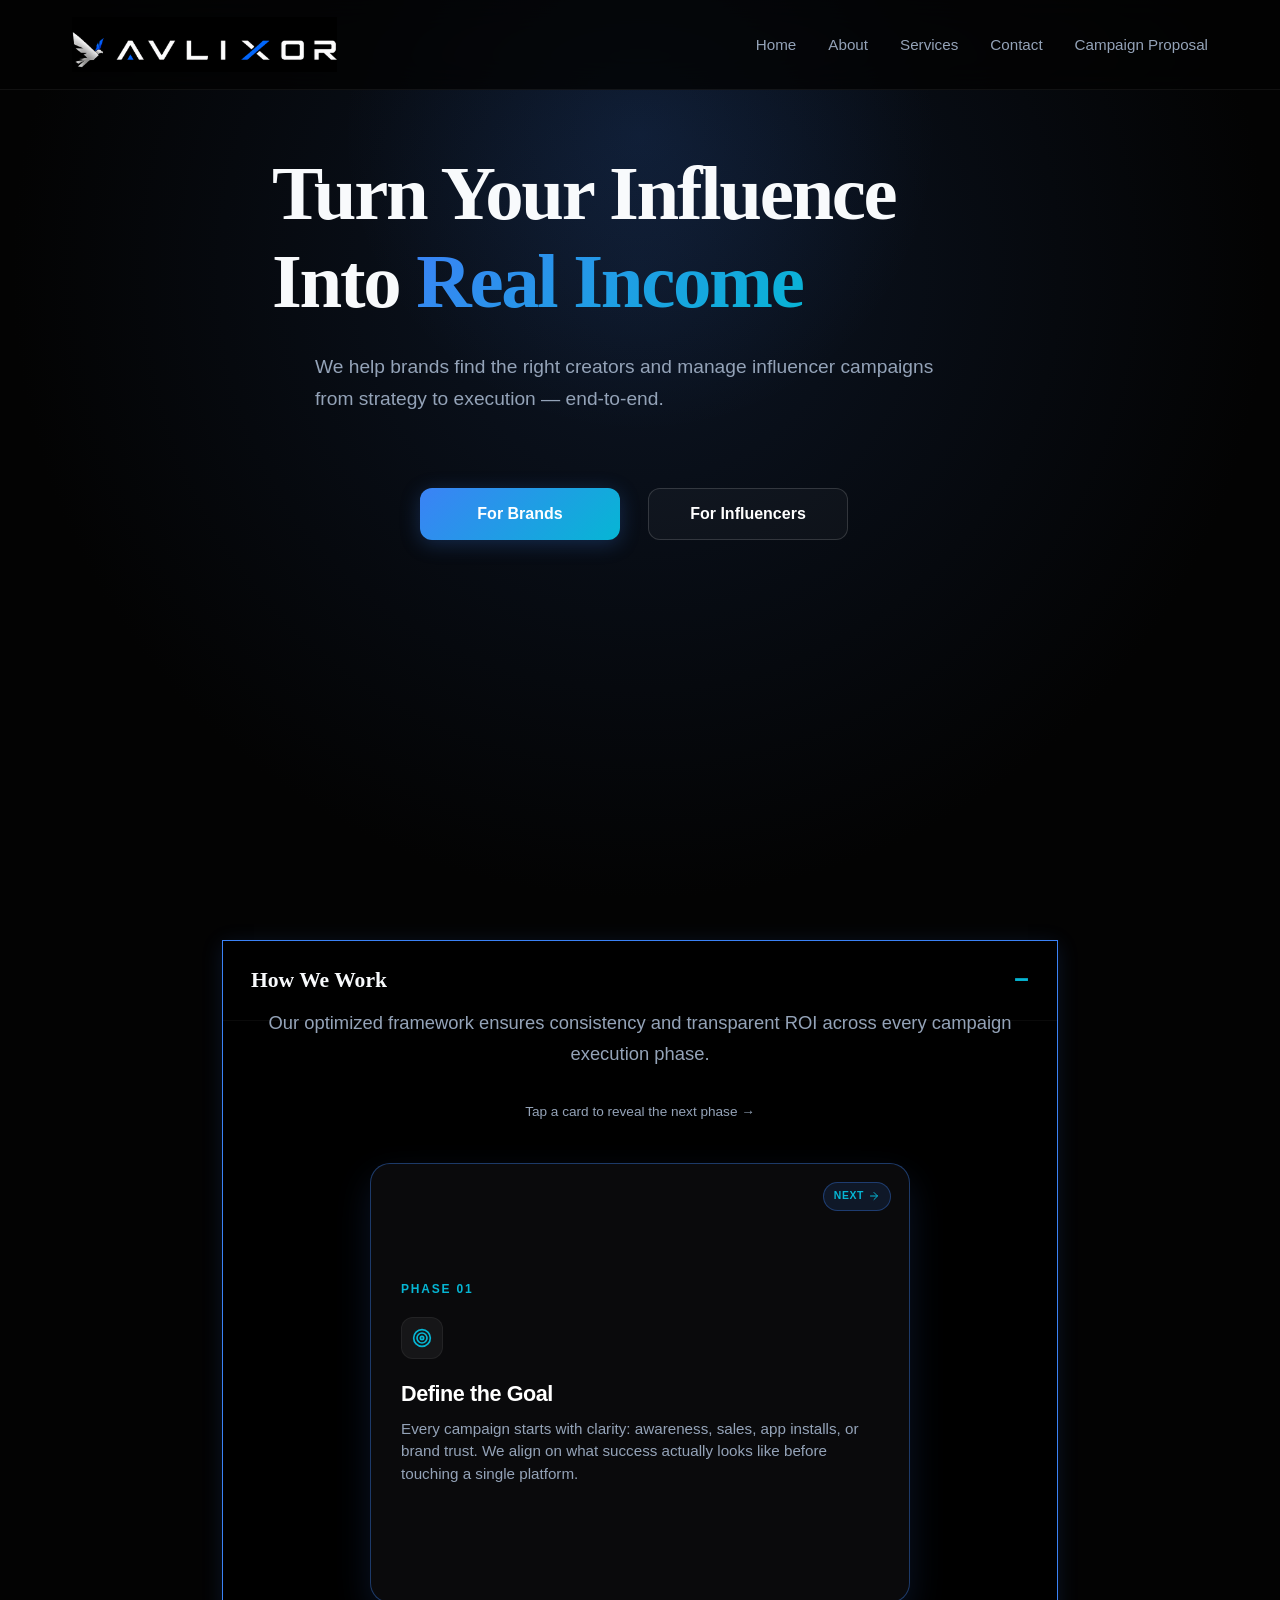
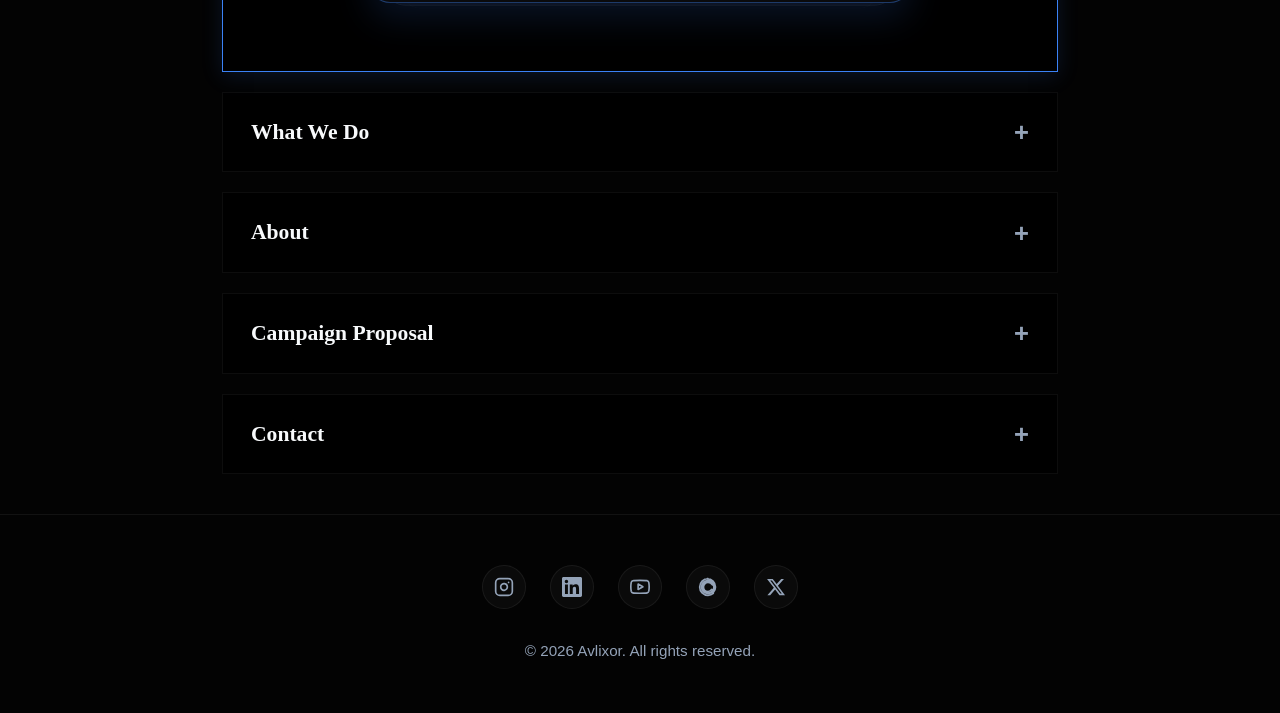
==== commit 74ab7bb4: "Update index.html" ====
--- a/index.html
+++ b/index.html
@@ -190,7 +190,7 @@
       </details>
 
 <!-- 2. WHAT WE DO ACCORDION -->
-      <details id="what-we-do" class="accordion-item" 
+      <details id="what-we-do" class="accordion-item" >
         <summary class="accordion-header">What We Do</summary>
         <div class="accordion-content">
           <p class="section-desc">We build cross-platform strategies that connect brands with target audiences through data-driven creator partnerships.</p>
